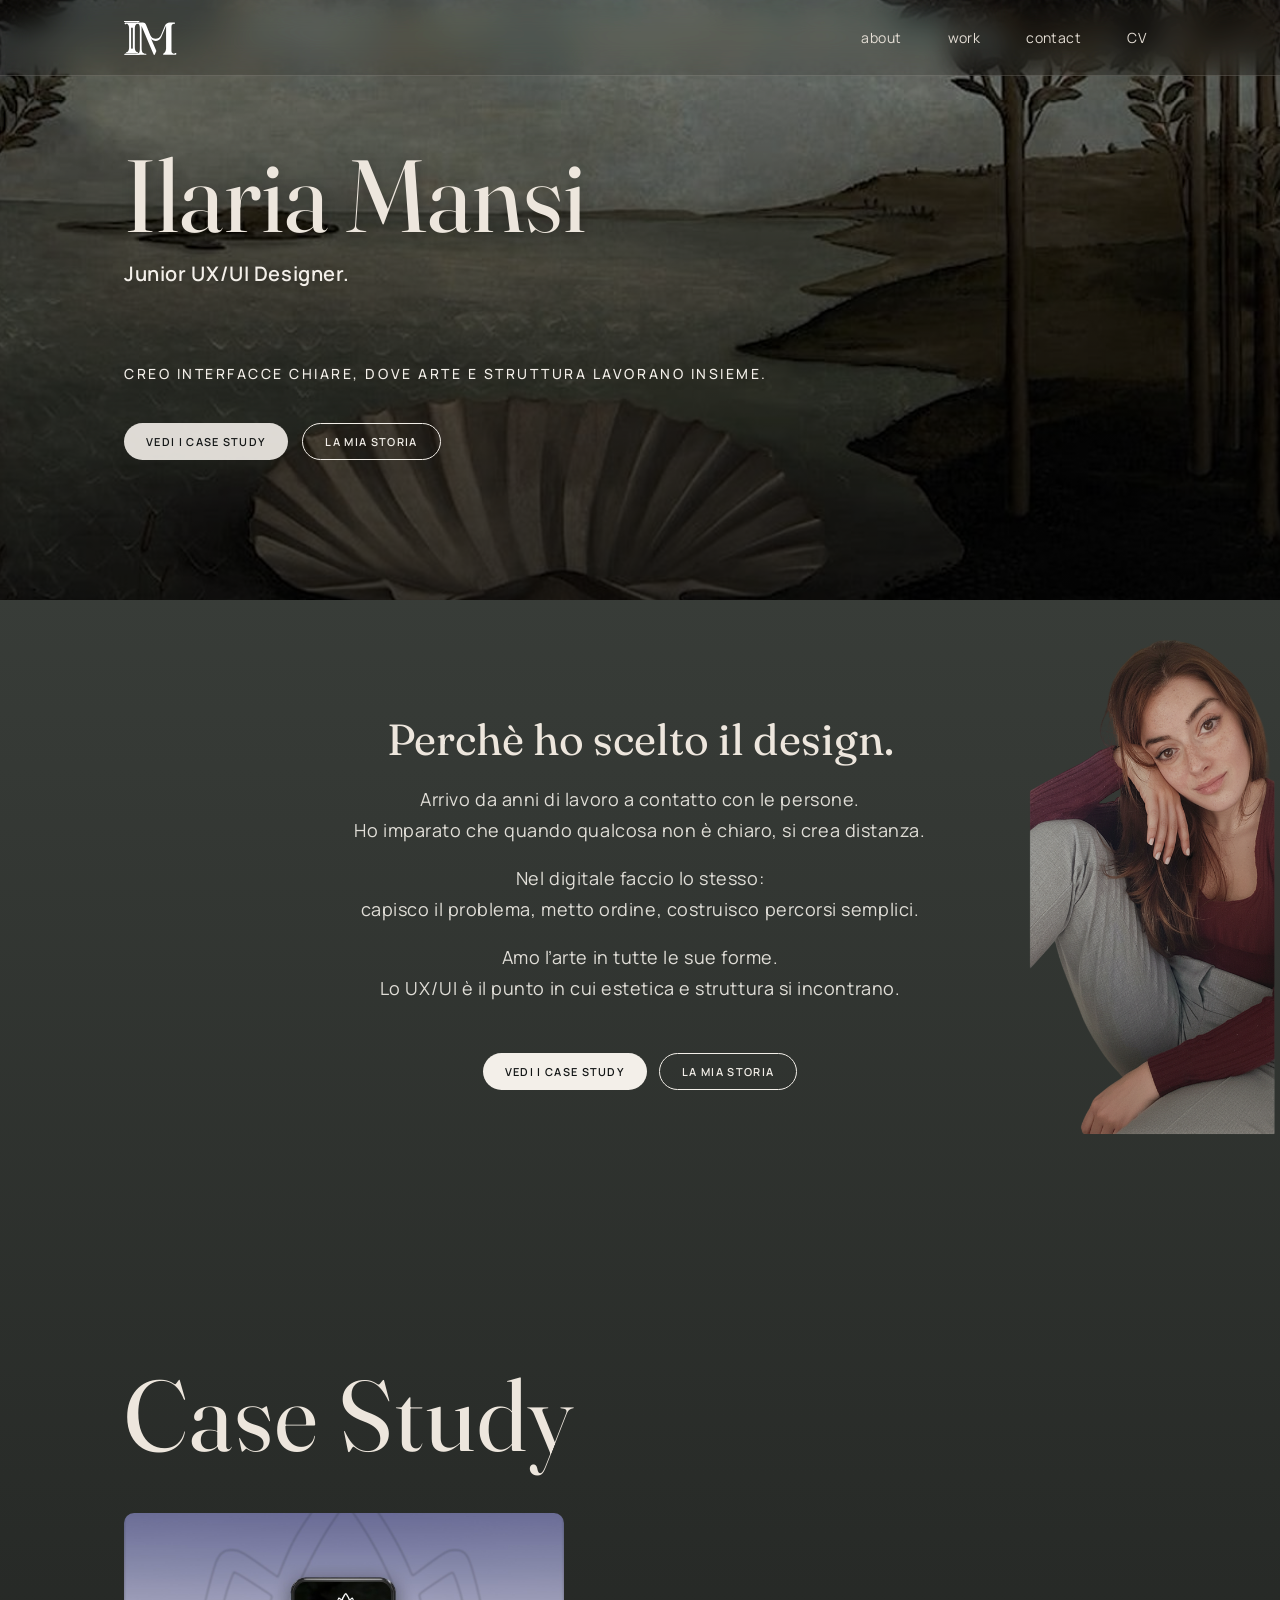
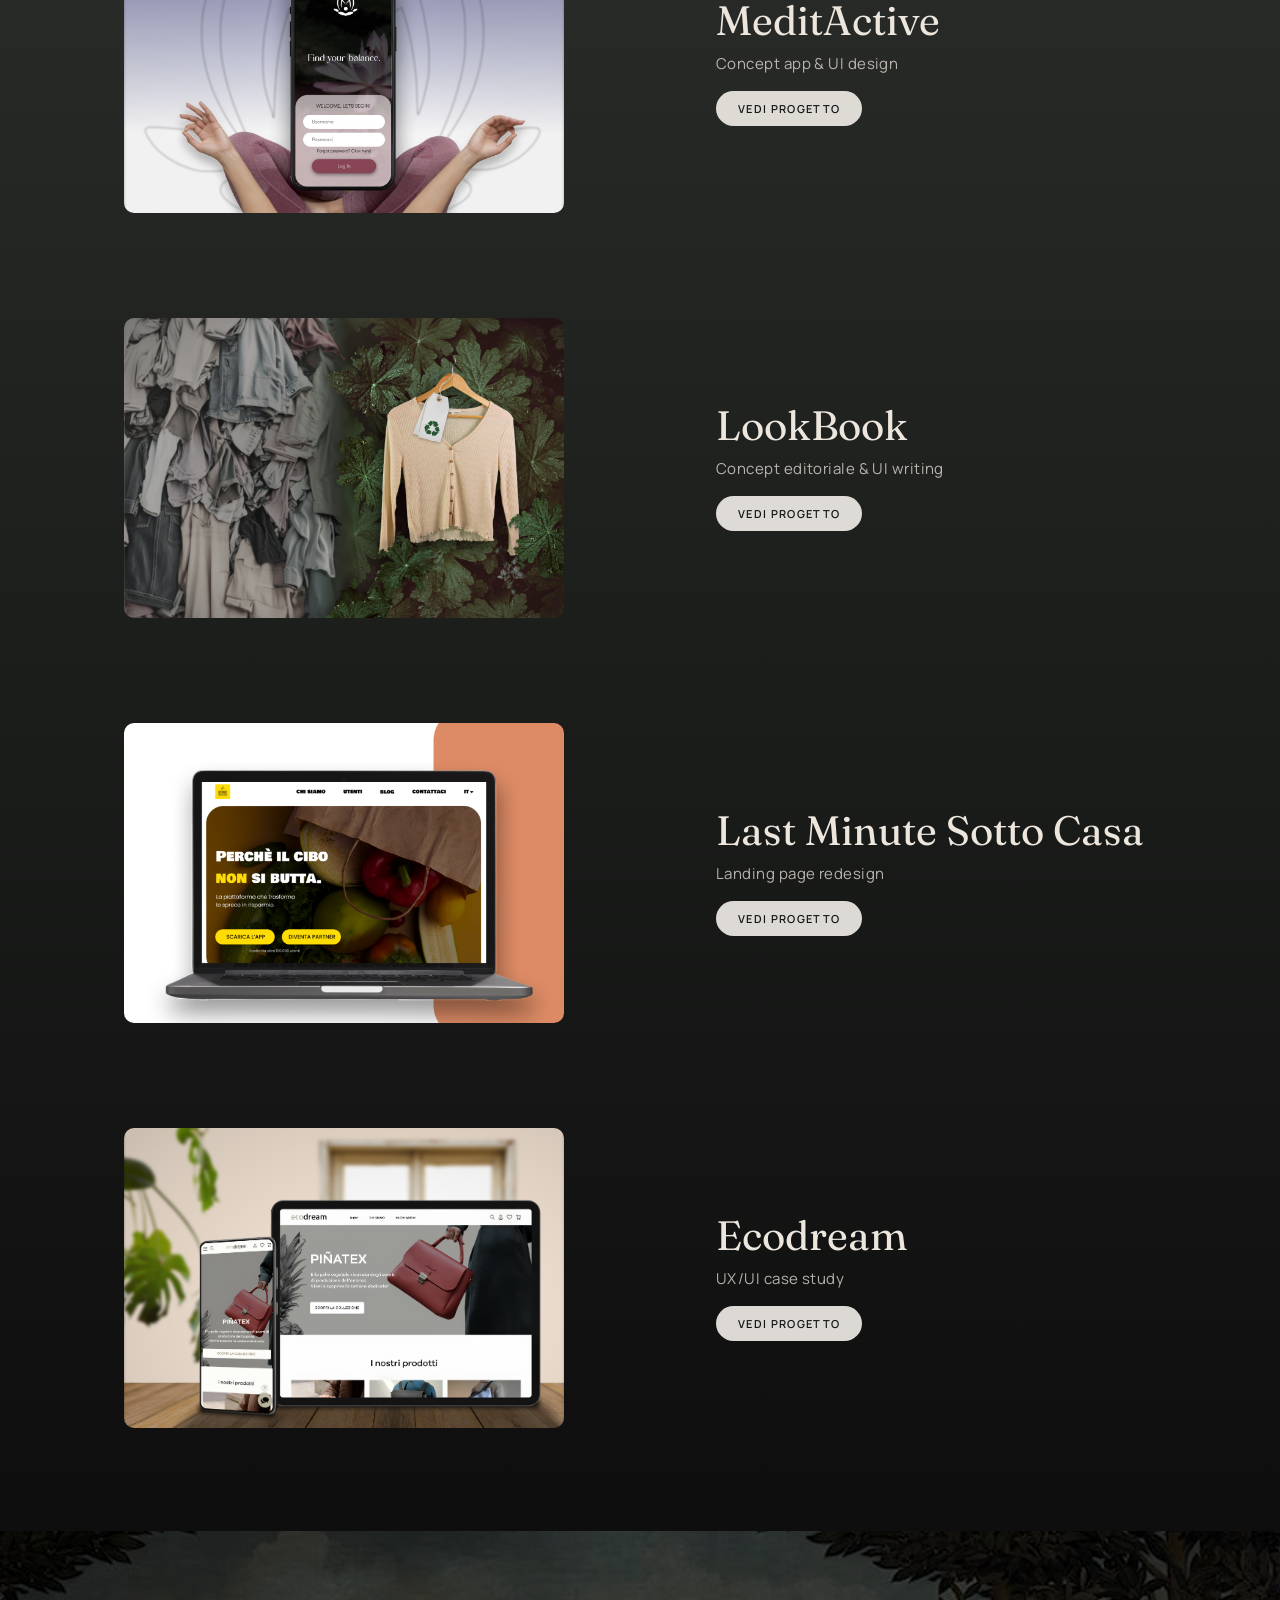
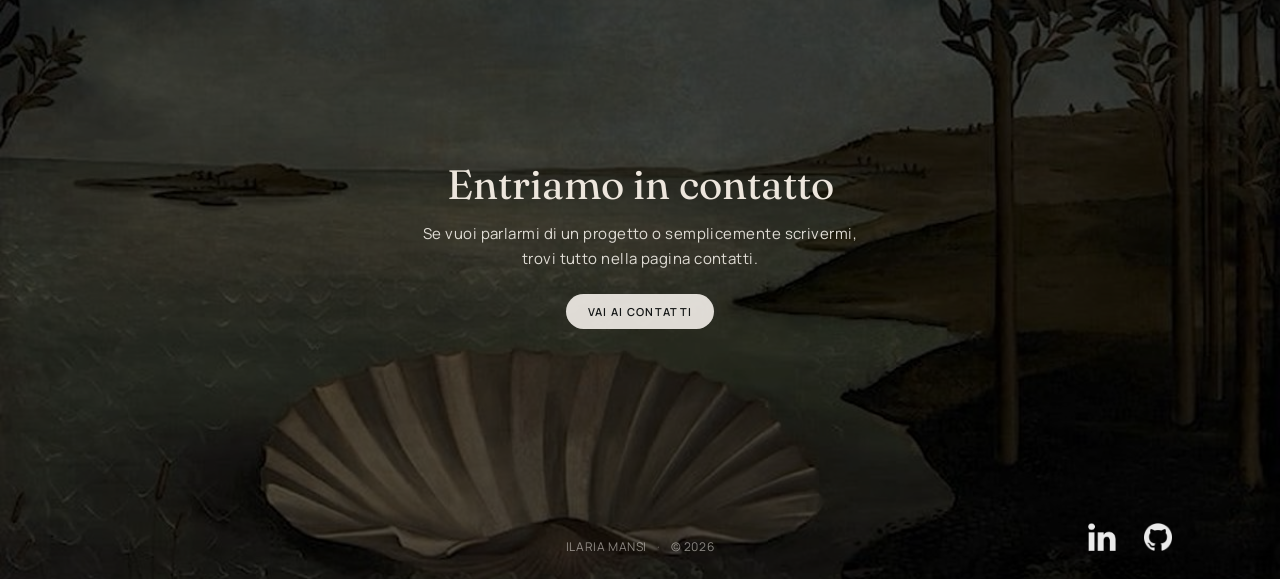
==== index.html @ d0198c4e "Initial portfolio upload" ====
<!doctype html>
<html lang="it">
<head>
  <meta charset="utf-8" />
  <meta name="viewport" content="width=device-width, initial-scale=1" />
  <title>Portfolio – Home</title>

  <link rel="preconnect" href="https://fonts.googleapis.com">
<link rel="preconnect" href="https://fonts.gstatic.com" crossorigin>
<link href="https://fonts.googleapis.com/css2?family=Fraunces:opsz,wght@9..144,300;9..144,400;9..144,600&family=Manrope:wght@300;400;500;600;700&display=swap" rel="stylesheet">
  <link rel="stylesheet" href="css/style.css">
<link rel="icon" href="assets/img/favicon/favicon.png" sizes="any">

</head>

<body class="is-home">
  
  
  <!-- NAV -->
 <header class="nav" role="banner">
  <div class="container nav__inner">
    <a class="nav__logo" href="#top" aria-label="Home">
      <img class="logo is-mark" src="assets/img/logo/im-mark-light.svg" alt="IM">
      <img class="logo is-word" src="assets/img/logo/im-wordmark-light.svg" alt="Ilaria Mansi">
    </a>

    <nav class="nav__links" aria-label="Menu principale">
      <a href="about.html">about</a>
      <a href="index.html#projects">work</a>
      <a href="contact.html">contact</a>
      <a href="cv.html">CV</a>
    </nav>

    <input class="navToggle" type="checkbox" id="navToggle">

    <label class="nav__burger" for="navToggle" aria-label="Apri menu">
      <span class="nav__burgerIcon" aria-hidden="true"></span>
    </label>
  </div>
</header>

<div class="navOverlay" aria-hidden="true">
  <nav class="navOverlay__panel" aria-label="Menu mobile">
    <a href="about.html">about</a>
    <a href="index.html#projects">work</a>
    <a href="contact.html">contact</a>
    <a href="cv.html">CV</a>
  </nav>
</div>
  

 <!-- HERO (sezione separata, mantiene arch come sfondo) -->
<section id="top" class="heroSection" aria-label="Hero">
  <img class="heroSection__arch" src="assets/img/home/art.jpg" alt="" aria-hidden="true">
  <div class="heroSection__overlay" aria-hidden="true"></div>

  <div class="container hero">
    <div class="hero__left">
      <div class="hero__stack">
        <h1 class="hero__title">Ilaria Mansi</h1>
        <p class="hero__sub">Junior UX/UI Designer.</p>
        <p class="hero__statement">Creo interfacce chiare, dove arte e struttura lavorano insieme.</p>

        <div class="hero__cta">
          <a class="btn btn--primary" href="#projects">VEDI I CASE STUDY</a>
          <a class="btn btn--secondary" href="about.html">LA MIA STORIA</a>
        </div>
      </div>
    </div>
  </div>
</section>

<!-- SALOTTO (sezione separata, statica, senza step/opacity) -->
<section class="salottoSection" aria-label="Salotto">
  <div class="container salotto">
    <div class="salotto__stack">
      <h2 class="salotto__h2">Perchè ho scelto il design.</h2>

      <p class="salotto__p">
        Arrivo da anni di lavoro a contatto con le persone.<br>
        Ho imparato che quando qualcosa non è chiaro, si crea distanza.
      </p>

      <p class="salotto__p">
        Nel digitale faccio lo stesso:<br>
        capisco il problema, metto ordine, costruisco percorsi semplici.
      </p>

      <p class="salotto__p">
        Amo l’arte in tutte le sue forme.<br>
        Lo UX/UI è il punto in cui estetica e struttura si incontrano.
      </p>

      <div class="salotto__cta">
        <a class="btn btn--primary" href="#projects">VEDI I CASE STUDY</a>
        <a class="btn btn--secondary" href="about.html">LA MIA STORIA</a>
      </div>
    </div>

    <figure class="salotto__portrait" aria-hidden="true">
      <img src="assets/img/home/foto.png" alt="">
    </figure>
 </div>
</section>

<!-- CONTENUTO NORMALE DOPO -->
<main class="content">
  <section id="projects" class="projects" aria-label="Projects">
    <div class="container">
      <h2 class="projects__title">Case Study</h2>
    </div>


      <section class="projectStep">
        <div class="container">
          <article class="projectCard">
            <a class="projectCard__media" href="project/meditactive/">
              <img src="assets/img/home/cover-meditactive.jpg" alt="MeditActive">
            </a>
            <div class="projectCard__info">
              <h3 class="projectCard__name">MeditActive</h3>
              <p class="projectCard__meta">Concept app & UI design</p>
              <a class="btn btn--primary" href="./project/meditactive/">VEDI PROGETTO</a>
            </div>
          </article>
        </div>
      </section>

<section class="projectStep">
        <div class="container">
          <article class="projectCard">
            <a class="projectCard__media" href="project/lookbook/">
              <img src="assets/img/home/cover-lookbook.jpg" alt="LookBook">
            </a>
            <div class="projectCard__info">
              <h3 class="projectCard__name">LookBook</h3>
              <p class="projectCard__meta">Concept editoriale & UI writing</p>
              <a class="btn btn--primary" href="project/lookbook/">VEDI PROGETTO</a>
            </div>
          </article>
        </div>
      </section>

      <section class="projectStep">
        <div class="container">
          <article class="projectCard">
            <a class="projectCard__media" href="project/lmsc/">
              <img src="assets/img/home/cover-lmsc.jpg" alt="Last Minute Sotto Casa">
            </a>
            <div class="projectCard__info">
              <h3 class="projectCard__name">Last Minute Sotto Casa</h3>
              <p class="projectCard__meta">Landing page redesign</p>
              <a class="btn btn--primary" href="project/lmsc/">VEDI PROGETTO</a>
            </div>
          </article>
        </div>
      </section>

      <section class="projectStep">
        <div class="container">
          <article class="projectCard">
            <a class="projectCard__media" href="project/ecodream/">
              <img src="assets/img/home/cover-ecodream.jpg" alt="Ecodream">
            </a>
            <div class="projectCard__info">
              <h3 class="projectCard__name">Ecodream</h3>
              <p class="projectCard__meta">UX/UI case study</p>
              <a class="btn btn--primary" href="project/ecodream/">VEDI PROGETTO</a>
            </div>
          </article>
        </div>
      </section>
    </section>

  </main>

<footer class="footer footer--simple" id="contact" aria-labelledby="footerTitle">
  <img class="footer__arch" src="assets/img/home/art.jpg" alt="" aria-hidden="true">

  <div class="footer__inner">
    <h2 id="footerTitle">Entriamo in contatto</h2>
    <p class="footer__text">
      Se vuoi parlarmi di un progetto o semplicemente scrivermi, <br> trovi tutto nella pagina contatti.
    </p>

    <div class="footer__actions">
      <a class="btn btn--primary" href="contact.html">VAI AI CONTATTI</a>
    </div>

    <div class="footer__social" aria-label="Social">
  <a class="iconBtn" href="https://www.linkedin.com/in/ilaria-mansi/" target="_blank" rel="noopener" aria-label="LinkedIn">
    <img src="assets/img/home/linkedin.png" alt="">
  </a>

  <a class="iconBtn" href="https://github.com/TUO-USERNAME" target="_blank" rel="noopener" aria-label="GitHub">
    <img src="assets/img/home/github.png" alt="">
  </a>
</div>

   <div class="footer__meta">
  <a class="footer__copy" href="#top">ILARIA MANSI</a>
  <span class="footer__sep" aria-hidden="true">·</span>
  <span class="footer__copy">© 2026</span>
</div>
  </div>
</footer>

  
</body>
</html>
---- css/style.css ----
/* =========================================================
   ILARIA — STYLE.CSS
   Clean version
   - Nav/hamburger funzionante
   - Footer sistemato
   - Hero / Salotto / Projects invariati come struttura visiva
========================================================= */

/* -------------------------
   RESET
------------------------- */
*{ box-sizing:border-box; }
html,body{ margin:0; padding:0; min-height:100%; }
img{ max-width:100%; display:block; }
a{ color:inherit; text-decoration:none; }
a:visited{ color:inherit; }
button,input,textarea{ font:inherit; }
ul{ margin:0; padding:0; }
:focus-visible{ outline:2px solid rgba(243,239,233,.65); outline-offset:3px; }

/* -------------------------
   TOKENS
------------------------- */
:root{
  --max: 1200px;
  --pad-x: 84px;
  --nav-h: 76px;

  --bg-start: rgb(66, 71, 66);
  --bg-end:   #020202;

  --text: #EDE6DD;
  --muted: rgba(237,230,221,.75);

  --line: rgba(243,239,233,.12);
  --line-weak: rgba(243,239,233,.08);

  --glass-blur: 14px;
  --glass-sat: 140%;

  --thumb-w: 440px;
  --thumb-h: 300px;

  --font-serif: "Fraunces", ui-serif, Georgia, serif;
  --font-sans: "Manrope", system-ui, -apple-system, "Segoe UI", Roboto, Arial, sans-serif;

  --h1: clamp(42px, 5.2vw, 76px);
  --h2: clamp(24px, 3.2vw, 44px);
  --lead: clamp(20px, 1.6vw, 18px);
  --section-y: clamp(68px, 7.4vw, 120px);
}

@media (max-width: 980px){
  :root{
    --pad-x: 20px;
    --nav-h: 70px;
    --thumb-w: 100%;
    --thumb-h: min(320px, 56vw);
  }
}

/* -------------------------
   BASE
------------------------- */
html{ background: var(--bg-start); }

body{
  color: var(--text);
  overflow-x:hidden;
  font-family: var(--font-sans);
  -webkit-font-smoothing: antialiased;
  text-rendering: optimizeLegibility;
  background: linear-gradient(180deg, var(--bg-start) 0%, var(--bg-end) 100%);
  background-repeat:no-repeat;
  background-size:100% 100%;
  background-attachment:scroll;
}

.container{
  width: min(var(--max), 100%);
  margin:0 auto;
  padding-left: var(--pad-x);
  padding-right: var(--pad-x);
}

/* niente pannelli extra su about/cv/contact */
body:not(.is-home) main,
body:not(.is-home) .about,
body:not(.is-home) .cv,
body:not(.is-home) .uxSection,
body:not(.is-home) .content{
  background: transparent !important;
}

/* -------------------------
   NAV
------------------------- */
.nav{
  position: fixed;
  top: 0;
  left: 0;
  right: 0;
  height: var(--nav-h);
  z-index: 7000;
  background: rgba(20,14,14,.16);
  backdrop-filter: blur(var(--glass-blur)) saturate(var(--glass-sat));
  -webkit-backdrop-filter: blur(var(--glass-blur)) saturate(var(--glass-sat));
  border-bottom: 1px solid rgba(243,239,233,.14);
}

.nav__inner{
  height: 100%;
  display: flex;
  align-items: center;
  justify-content: space-between;
  gap: 14px;
}

.nav__logo{
  position: relative;
  display: inline-block;
  width: 276px;
  height: 34px;
  z-index: 7002;
}

.nav__logo .logo{
  position: absolute;
  inset: 0;
  width: 276px;
  height: 34px;
  object-fit: contain;
  object-position: left center;
  opacity: 0;
  transition: opacity .28s ease-out, transform .28s ease-out;
}

.nav__logo .is-mark{ opacity: 1; }
.nav__logo .is-word{ transform: translate3d(8px,0,0); }

.nav__logo:hover .is-mark{
  opacity: 0;
  transform: translate3d(-8px,0,0);
}
.nav__logo:hover .is-word{
  opacity: 1;
  transform: translate3d(0,0,0);
}

.nav__links{
  display: flex;
  align-items: center;
  gap: 26px;
  height: 100%;
}

.nav__links a{
  height: 100%;
  display: flex;
  align-items: center;
  padding: 0 10px;
  font-family: var(--font-sans);
  font-size: 14px;
  letter-spacing: .03em;
  opacity: .95;
  position: relative;
  transition: opacity .2s ease, transform .2s ease, letter-spacing .2s ease;
}

.nav__links a:hover{
  opacity: 1;
  transform: translateY(-1px);
  letter-spacing: .08em;
}

.nav__links a::after{
  content: "";
  position: absolute;
  left: 10px;
  right: 10px;
  bottom: 18px;
  height: 1px;
  background: transparent;
  transition: background .2s ease;
}

.nav__links a:hover::after{
  background: rgba(243,239,233,.95);
}

/* checkbox invisibile */
.navToggle{
  position: absolute;
  width: 1px;
  height: 1px;
  padding: 0;
  margin: -1px;
  overflow: hidden;
  clip: rect(0,0,0,0);
  white-space: nowrap;
  border: 0;
}

/* burger */
.nav__burger{
  display: none;
  width: 42px;
  height: 42px;
  border: 0;
  background: transparent;
  cursor: pointer;
  z-index: 7002;
}

.nav__burgerIcon{
  width: 22px;
  height: 2px;
  background: rgba(243,239,233,.92);
  position: relative;
  display: block;
}

.nav__burgerIcon::before,
.nav__burgerIcon::after{
  content: "";
  position: absolute;
  left: 0;
  width: 22px;
  height: 2px;
  background: rgba(243,239,233,.92);
  transition: transform .22s ease, top .22s ease;
}

.nav__burgerIcon::before{ top: -6px; }
.nav__burgerIcon::after{ top: 6px; }

/* overlay fuori dalla nav, pieno e non trasparente */
.navOverlay{
  position: fixed;
  inset: 0;
  z-index: 6999;
  opacity: 0;
  visibility: hidden;
  pointer-events: none;

  /* vetro satinato */
  background: rgba(20,14,14,.22);
  backdrop-filter: blur(22px) saturate(145%);
  -webkit-backdrop-filter: blur(22px) saturate(145%);

  transition: opacity .25s ease, visibility .25s ease;
}
.navOverlay::before{
  content:"";
  position:absolute;
  inset:0;
  pointer-events:none;
  background:
    linear-gradient(180deg,
      rgba(14, 24, 27, 0.28) 0%,
      rgba(20,14,14,.34) 80%);
}
.navOverlay__panel{
  min-height: 100vh;
  display: flex;
  flex-direction: column;
  align-items: center;
  justify-content: center;
  gap: 26px;
}

.navOverlay__panel a{
  font-family: var(--font-sans);
  font-size: 16px;
  letter-spacing: .12em;
  text-transform: uppercase;
  color: rgba(243,239,233,.95);
}

@media (max-width: 900px){
  .nav__links{ display: none; 
  opacity: 1;
  }
  .nav__burger{ display: grid; place-items: center; }

  .nav__logo{ width: 77px; }
  .nav__logo .logo{ width: 77px; }

  .nav__logo:hover .is-word{
    opacity: 0;
    transform: none;
  }
  .nav__logo:hover .is-mark{
    opacity: 1;
    transform: none;
  }

  /* apertura */
  body:has(#navToggle:checked) .navOverlay{
    opacity: 1;
    visibility: visible;
    pointer-events: auto;
  }

  /* X */
  body:has(#navToggle:checked) .nav__burgerIcon{
    background: transparent;
  }
  body:has(#navToggle:checked) .nav__burgerIcon::before{
    top: 0;
    transform: rotate(45deg);
  }
  body:has(#navToggle:checked) .nav__burgerIcon::after{
    top: 0;
    transform: rotate(-45deg);
  }
}

@media (min-width: 901px){
  .navOverlay{ display: none; }
}

/* -------------------------
   BUTTONS
------------------------- */
.btn{
  display:inline-flex;
  align-items:center;
  justify-content:center;
  padding:12px 22px;
  border-radius:999px;
  border:0;
  cursor:pointer;
  line-height:1;
  font-family: var(--font-sans);
  font-weight:600;
  font-size:11px;
  letter-spacing:.12em;
  text-transform:uppercase;
  transition: transform .15s ease, background-color .2s ease, border-color .2s ease, opacity .2s ease;
}
.btn--primary{
  background: rgba(243,239,233,.90);
  color:#131616 !important;
}
.btn--primary:hover{
  background: rgba(243,239,233,1);
  transform:translateY(-1px);
}
.btn--primary:active{ transform:translateY(0); }

.btn--secondary{
  background:transparent;
  border:1px solid rgba(243,239,233,1);
  color: rgba(243,239,233,1);
}
.btn--secondary:hover{
  background: rgba(243,239,233,.08);
  border-color: rgba(243,239,233,.32);
  transform:translateY(-1px);
}
.btn--secondary:active{ transform:translateY(0); }

/* -------------------------
   TAGS / CHIPS
------------------------- */
.pill, .chip, .cvPill{
  display:inline-flex;
  align-items:center;
  gap:8px;
  padding:6px 10px;
  border-radius:999px;
  background: rgba(243,239,233,.06);
  border:1px solid rgba(243,239,233,.10);
  color: rgba(243,239,233,.86);
  font-family: var(--font-sans);
  font-weight:500;
  font-size:12px;
  letter-spacing:.01em;
  text-transform:none;
}

/* -------------------------
   HOME — HERO
------------------------- */
body.is-home{
  background: linear-gradient(180deg, var(--bg-start) 0%, var(--bg-end) 100%);
}

body.is-home main.content{
  background: transparent !important;
}

.heroSection{
  position:relative;
  height:20vh;
  min-height:600px;
  overflow:hidden;
  padding-top: var(--nav-h);
  
}

.heroSection__arch{
  position:absolute;
  inset:0;
  width:100%;
  height:100%;
  object-fit:cover;
  object-position:center;
  z-index:0;
   filter: saturate(.75) contrast(1.06) brightness(.84);
  transform: scale(1.03);
  transform-origin: center;
}


.heroSection__overlay{
  position:absolute;
  inset:0;
  z-index:1;
  pointer-events:none;

  background: linear-gradient(
    to bottom,
    rgba(0, 0, 0, 0.25) 0%,
    rgba(0, 0, 0, 0.55) 40%,
    rgba(0, 0, 0, 0.75) 100%
  );
}

.hero{
  position:relative;
  z-index:2;
  padding-top: clamp(48px, 7vh, 92px);
}
.hero::after{

position:absolute;
inset:0;
background:rgba(0,0,0,0.25);
}
.hero__left{ max-width:660px; }

.hero__stack{
  display:flex;
  flex-direction:column;
  align-items:flex-start;
  gap:14px;
}
.hero__title,
.hero__sub,
.hero__statement{
  text-shadow: 0 2px 14px rgba(0,0,0,.20);
}
.hero__title{
  margin:0;
  font-family: var(--font-serif);
  font-weight:400;
  font-size: clamp(64px, 8vw, 120px);
  line-height:1.10;
}

.hero__sub{
  margin:0;
  max-width:58ch;
  font-family: var(--font-sans);
  font-size: var(--lead);
  font-weight:600;
  line-height:0.8;
  color: rgba(243,239,233);
  letter-spacing:.03em;
}

.hero__statement{
  position:relative;
  padding-top:40px;
  margin-top: clamp(16px, 2.2vw, 30px);
  font-family: var(--font-sans);
  font-size:14px;
  font-weight:500;
  letter-spacing:.18em;
  text-transform:uppercase;
  color: rgb(243, 239, 233);
}

.hero__cta{
  margin-top:12px;
  display:flex;
  gap:14px;
  flex-wrap:wrap;
}

/* -------------------------
   HOME — SALOTTO
------------------------- */
.salottoSection{
  position:relative;
  padding: clamp(70px, 9vw, 120px) 0;
  background:transparent;
  overflow:hidden;
}

.salottoSection .salotto{
  position:relative;
  text-align:center;
}

.salotto__stack{
  max-width: min(920px, 100%);
  margin:0 auto;
  display:flex;
  flex-direction:column;
  gap:14px;
  align-items:center;
  position:relative;
  z-index:2;
}

.salotto__h2{
  margin:0 0 6px 0;
  font-family: var(--font-serif);
  font-weight:400;
  font-size: clamp(28px, 3.4vw, 52px);
  line-height:1.12;
}

.salotto__p{
  margin:0 0 4px 0;
  font-family: var(--font-sans);
  font-weight:400;
  font-size: clamp(15px, 1.7vw, 18px);
  line-height:1.7;
  max-width:70ch;
  color: rgba(243,239,233,.90);
  letter-spacing:.03em;
}

.salotto__cta{
  margin-top:32px;
  display:flex;
  justify-content:center;
  gap:12px;
  flex-wrap:wrap;
}

.salotto__cta .btn{
  opacity:1 !important;
  filter:none !important;
}
.salotto__cta .btn--primary{
  background: rgba(243,239,233,1) !important;
}
.salotto__cta .btn--secondary{
  border-color: rgba(243,239,233,1) !important;
  color: rgba(243,239,233,1) !important;
  background: transparent !important; 
}
.salotto__cta .btn--secondary:hover{
  background: rgba(243,239,233,.08) !important; 
  border-color: rgba(243,239,233,.32) !important;
  transform:translateY(-1px)!important;
}

.salotto__portrait{
  position:absolute;
  right:-66px;
  bottom:-80px;
  margin:0;
  width: clamp(220px, 24vw, 420px);
  z-index:1;
  pointer-events:none;
}
.salotto__portrait img{
  width:100%;
  height:auto;
  display:block;
  filter: brightness(0.8);
}

@media (max-width: 980px){
  .salotto__portrait{
    width: clamp(190px, 58vw, 340px);
    right:-30px;
    bottom:-120px;
    z-index:0;
  }
  .salotto__portrait img{
    opacity:.30;
  }
  .salotto__stack{ z-index:2; }
}

/* -------------------------
   HOME — PROJECTS
------------------------- */
.content{
  position:relative;
  z-index:1;
  padding-top:72px;
}

.projects{
  padding:75px 0 44px;
}

.projects__title{
  margin:0 0 -10px;
  font-family: var(--font-serif);
  font-weight:400;
  font-size:100px;
  letter-spacing:.02em;
}

.projectStep{
  min-height:45vh;
  padding:24px 0;
}

.projectCard{
  position:sticky;
  top: calc(var(--nav-h) + 34px);
  display:grid;
  grid-template-columns: 1.12fr .88fr;
  gap:32px;
  align-items:center;
  padding-top:22px;
}

.projectCard__media{
  width:min(100%, var(--thumb-w));
  height: var(--thumb-h);
  display:block;
  transition: transform .22s ease;
}
.projectCard__media img{
  width:100%;
  height:100%;
  object-fit:cover;
  border-radius:10px;
}
.projectCard__media:hover{
  transform:translate3d(0,-4px,0);
}

.projectCard__name{
  margin:0;
  font-family: var(--font-serif);
  font-weight:400;
  font-size: clamp(30px, 3.2vw, 52px);
  line-height:1.06;
}

.projectCard__meta{
  margin:10px 0 16px;
  font-family: var(--font-sans);
  font-size:15px;
  line-height:1.5;
  color: var(--muted);
  letter-spacing:.03em;
}

@media (max-width:900px){
  .projectCard{
    grid-template-columns: 1fr;
    gap:16px;
    top: calc(var(--nav-h) + 42px);
  }
  .projectCard__media{
    width:100%;
    height: var(--thumb-h);
  }

  .projects__title{
    font-size: clamp(34px, 10.5vw, 56px);
    line-height:1.02;
    letter-spacing:-0.01em;
    white-space:nowrap;
  }
  .projectCard__name{
    font-size: clamp(26px, 7.2vw, 34px);
    line-height:1.08;
    margin-top:14px;
  }
  .projectCard__meta{
    font-size:14px;
    line-height:1.4;
    opacity:.85;
    margin-top:6px;
  }
  .projectStep{
    padding:26px 0;
  }
  .projectStep + .projectStep{
    border-top:1px solid rgba(243,239,233,.10);
    padding-top:32px;
  }
}

/* -------------------------
   FOOTER SIMPLE
------------------------- */
.footer{
  position:relative;
  min-height:72vh;
  overflow:hidden;
  display:flex;
  align-items:center;
  justify-content:center;
  padding:0;
  background:transparent;
}

.footer__arch{
  position:absolute;
  inset:0;
  width:100%;
  height:100%;
  object-fit:cover;
  object-position:center;
  z-index:0;
  filter: brightness(.86) contrast(1.05);
}

.footer::before{
  content:"";
  position:absolute;
  inset:0;
  z-index:1;
  pointer-events:none;
  background: 
    rgba(0, 0, 0, 0.65) 80% ;
}


.footer__inner{
  position:static;
  z-index:2;
  max-width:860px;
  width:100%;
  text-align:center;
  padding:40px 22px 90px;
  margin:0 auto;
}

.footer__inner h2{
  margin:0 0 12px;
  font-family: var(--font-serif);
  font-weight:400;
  font-size: clamp(26px, 3.2vw, 42px);
  margin-top: 28px;
}

.footer__text{
  margin:0 auto 22px;
  max-width:62ch;
  font-family: var(--font-sans);
  font-size:15px;
  line-height:1.7;
  color: rgba(243,239,233,.90);
  letter-spacing:.03em;
  margin-top: 6px;
}

.footer__actions{
  margin-top:12px;
  display:flex;
  gap:12px;
  flex-wrap:wrap;
  justify-content:center;
}

/* icone più a destra */
.footer__social{
  position:absolute;
  right:100px;
  bottom:20px;
  display:flex;
  gap:12px;
  z-index:3;
}

.iconBtn{
  width:44px;
  height:44px;
  display:inline-flex;
  align-items:center;
  justify-content:center;
  opacity:.92;
  transition: transform .15s ease, opacity .15s ease;
}

.iconBtn img{
  width:28px;
  height:28px;
  display:block;
}

.iconBtn:hover{
  opacity:1;
  transform:translateY(-1px);
}

/* ilaria mansi + © più in basso */
.footer__meta{
  position:absolute;
  left:50%;
  transform:translateX(-50%);
  bottom:24px;

  display:flex;
  gap:10px;
  justify-content:center;
  align-items:center;

  font-family: var(--font-sans);
  font-size:12px;
  letter-spacing:.05em;
  text-transform:uppercase;
  color: rgba(243,239,233,.70);
}
.footer__sep{ opacity:.45; }
.footer__copy{ opacity:.75; }

@media (max-width:900px){
  .footer{
    min-height: 48vh;
    align-items: center;
    padding: 0 0 28px 0;
  }

  .footer__inner{
    padding: 18px 20px 40px;
  }

  .footer__inner h2{
    margin-top: 0;
    margin-bottom: 10px;
  }

  .footer__text{
    margin: 0 auto 18px;
    max-width: 30ch;
  }

  .footer__actions{
    margin-top: 30px;
  }

  /* social sotto la CTA */
  .footer__social{
    position: static;
    display: flex;
    justify-content: center;
    gap: 18px;
    margin-top: 60px;
    
  }

  /* meta in basso */
  .footer__meta{
    position: absolute;
    left: 50%;
    transform: translateX(-50%);
    bottom: 10px;
    margin-top: 0;
    width: max-content;
  }
}

/* -------------------------
   ABOUT + CV + CONTACT
------------------------- */
.uxSection{
  padding: var(--section-y) 0;
}

.uxSection--hero{
  padding-top: 50px;
  padding-bottom: clamp(70px, 5vw, 72px);
}

.uxGrid2{
  display:grid;
  grid-template-columns: 1.15fr .85fr;
  gap: clamp(20px, 5vw, 72px);
  align-items:start;
}
@media (max-width:980px){
  .uxGrid2{ grid-template-columns:1fr; }
}

.uxKicker{
  margin:0 0 10px;
  font-family: var(--font-serif);
  font-size:160px;
  letter-spacing:.10em;
  text-transform:none;
  color: rgb(243,239,233);
}

.uxH1{
  margin:0;
  font-family: var(--font-serif);
  font-weight:400;
  font-size: var(--h1);
  line-height:1.02;
}

.uxH2{
  margin:0;
  font-family: var(--font-serif);
  font-weight:400;
  font-size: clamp(22px, 2.6vw, 34px);
  line-height:1.12;
}

.uxLead{
  margin:58px 0 0;
  max-width:66ch;
  font-family: var(--font-sans);
  font-size:16px;
  line-height:1.75;
  color: rgba(243,239,233,.90);
  letter-spacing:.03em;
}

.uxSub{
  margin:10px 0 0;
  max-width:74ch;
  font-family: var(--font-sans);
  font-size:16px;
  line-height:1.85;
  color: rgba(243,239,233,.72);
  letter-spacing:.03em;
}

.uxCtaRow{
  margin-top:18px;
  display:flex;
  gap:12px;
  flex-wrap:wrap;
}

.aboutDivider{
  height:1px;
  margin-top:34px;
  background: linear-gradient(90deg, transparent, rgba(243,239,233,.20), transparent);
}

.aboutPhoto{
  width:min(300px, 100%);
  margin-top:50px;
  overflow:hidden;
  justify-self:right;
}
.aboutPhoto__img{
  width:100%;
  height:auto;
  filter: brightness(0.8);
}

.uxSide{
  display:flex;
  flex-direction:column;
  gap:18px;
}

.uxMiniCard{
  padding-top:12px;
  border-top:1px solid rgba(243,239,233,.10);
}
.uxMiniCard__label{
  margin:0 0 10px;
  font-family: var(--font-sans);
  font-size:12px;
  letter-spacing:.22em;
  text-transform:uppercase;
  color: rgba(243,239,233,.70);
}
.uxMiniCard__list{
  list-style:none;
}
.uxMiniCard__list li{
  padding:10px 0;
  border-top:1px solid rgba(243,239,233,.08);
  font-family: var(--font-sans);
  font-size:14px;
  color: rgba(243,239,233,.90);
}

.approachRow{
  margin-top:18px;
  display:grid;
  grid-template-columns: repeat(3, minmax(0,1fr));
  gap:26px;
}
@media (max-width:980px){
  .approachRow{ grid-template-columns:1fr; }
}

.uxCard{
  padding-top:12px;
  border-top:1px solid rgba(243,239,233,.10);
}
.card__eyebrow{
  margin:0 0 10px;
  font-family: var(--font-sans);
  font-size:12px;
  letter-spacing:.22em;
  text-transform:uppercase;
  color: rgba(243,239,233,.58);
}
.card__text{
  margin:0;
  font-family: var(--font-sans);
  font-size:16px;
  line-height:1.85;
  color: rgba(243,239,233,.90);
  letter-spacing:.03em;
}

.quoteGlass__text{
  margin:0;
  font-family: var(--font-serif);
  font-weight:400;
  font-size: clamp(36px, 2.2vw, 22px);
  line-height:1.5;
  color: rgba(243,239,233,.92);
}

.cvGrid{
  margin-top:14px;
  display:grid;
  grid-template-columns: repeat(3, minmax(0,1fr));
  gap:26px;
}
@media (max-width:980px){
  .cvGrid{ grid-template-columns:1fr; }
}

.cvCard{
  padding-top:12px;
  border-top:1px solid rgba(243,239,233,.10);
}
.cvCard h3{
  margin:0 0 10px;
  font-family: var(--font-sans);
  font-size:18px;
  letter-spacing:.22em;
  text-transform:uppercase;
  color: rgba(243,239,233,.70);
  font-weight:400;
}
.cvCard ul{
  padding-left:18px;
  margin:0;
}
.cvCard li{
  margin:8px 0;
  font-family: var(--font-sans);
  font-size:14px;
  line-height:1.75;
  color: rgba(243,239,233,.90);
  letter-spacing:.05em;
}

.cvTimeline{
  margin-top:14px;
  display:flex;
  flex-direction:column;
  gap:26px;
}
.cvItem{
  padding-top:12px;
  border-top:1px solid rgba(243,239,233,.10);
}
.cvHead{
  display:flex;
  gap:10px;
  flex-wrap:wrap;
  align-items:baseline;
  margin-bottom:10px;
}
.cvWhen{
  font-family: var(--font-sans);
  font-size:12px;
  letter-spacing:.18em;
  text-transform:none;
  color: rgba(243,239,233,.62);
}
.cvTag{
  font-family: var(--font-sans);
  font-size:14px;
  letter-spacing:.08em;
  text-transform:uppercase;
  color: rgba(243,239,233,.58);
}
.cvItem h3{
  margin:0;
  font-family: var(--font-serif);
  font-weight:400;
  font-size: clamp(18px, 2.4vw, 28px);
  line-height:1.2;
}
.cvPlace{
  margin:6px 0 0;
  font-family: var(--font-sans);
  font-size:14px;
  color: rgb(243,239,233);
}
.cvText{
  margin:10px 0 0;
  font-family: var(--font-sans);
  font-size:14px;
  line-height:1.85;
  color: rgba(243,239,233,.88);
  letter-spacing:.05em;
}

.is-about .uxSection--hero .uxGrid2{
  position:relative;
}
.is-about .uxSection--hero .uxSide{
  position:static;
}
.is-about .uxSection--hero .aboutPhoto{
  position:absolute;
  right:-100px;
  bottom:-40px;
  width: clamp(220px, 24vw, 420px);
  margin:0;
  border-radius:40px;
  overflow:hidden;
  z-index:1;
  pointer-events:none;
}
.is-about .uxSection--hero .aboutPhoto__img{
  width:100%;
  height:auto;
  display:block;
}
.is-about .uxSection--chi .uxGrid2{
  grid-template-columns:1fr 2fr;
}
.is-about .uxSection--split .uxGrid2{
  grid-template-columns:1fr 1fr;
}
.is-about .uxSection--oltre .uxGrid2{
  grid-template-columns:1fr 2fr;
}

@media (max-width:980px){
  .is-about .uxSection--hero .uxCol{
    position:relative;
    z-index:2;
  }

  .is-about .uxSection--hero .aboutPhoto{
    top:20px;
    right:-13px;
    bottom:auto;
    width: clamp(100px, 26vw, 150px);
    aspect-ratio:1 / 1;
    border-radius:18px;
    z-index:2;
    opacity:1;
  }

  .is-about .uxSection--hero .aboutPhoto__img{
    width:100%;
    height:100%;
    object-fit:cover;
    object-position:50% 18%;
  }

  .is-about .uxSection--oltre .uxGrid2{
    grid-template-columns:1fr;
  }
}

.is-contact .contactInfo{
  margin-top:92px;
  padding:18px 18px 22px;
  border-radius:18px;
  border:1px solid rgba(243,239,233,.14);
  background: rgba(243,239,233,.03);
}

@media (max-width: 980px){
  .is-contact .contactInfo{
    margin-top:18px;
  }
}

/* -------------------------
   SR-ONLY
------------------------- */
.srOnly{
  position:absolute !important;
  width:1px;
  height:1px;
  padding:0;
  margin:-1px;
  overflow:hidden;
  clip:rect(0,0,0,0);
  white-space:nowrap;
  border:0;
}

/* -------------------------
   MOTION
------------------------- */
@media (prefers-reduced-motion: reduce){
  *{ scroll-behavior:auto !important; }
}
/* =========================
   CONTACT PAGE
========================= */

.is-contact .uxSection--hero{
  padding-top: 50px;
   padding-bottom: clamp(70px, 5vw, 72px);
}

.is-contact .contactWrap{
  width: 100%;
  max-width: 820px;   /* allarga il form */
  margin: 0;          /* niente centratura */
}

.is-contact .contactForm{
  width: 100%;
  margin-top: 50px;
  display: flex;
  flex-direction: column;
  gap: 22px;
}

.is-contact .contactForm__row{
  display: flex;
  gap: 18px;
}

.is-contact .contactForm input,
.is-contact .contactForm textarea{
  width: 100%;
  padding: 14px 16px;
  border-radius: 10px;
  border: 1px solid rgba(243,239,233,.22);
  background: rgba(243,239,233,.05);
  color: rgba(243,239,233,.94);
  font-family: var(--font-sans);
  font-size: 14px;
  backdrop-filter: blur(10px) saturate(140%);
  -webkit-backdrop-filter: blur(10px) saturate(140%);
  transition: border-color .2s ease, background .2s ease;
}

.is-contact .contactForm textarea{
  min-height: 220px;
  resize: vertical;
}

.is-contact .contactForm input::placeholder,
.is-contact .contactForm textarea::placeholder{
  color: rgba(243,239,233,.55);
}

.is-contact .contactForm input:focus,
.is-contact .contactForm textarea:focus{
  border-color: rgba(243,239,233,.45);
  background: rgba(243,239,233,.08);
  outline: none;
}

.is-contact .contactForm__actions{
  margin-top: 14px;
  display: flex;
  align-items: center;
  justify-content: flex-start;
  gap: 18px;
  flex-wrap: wrap;
}

.is-contact .contactForm .btn{
  margin-top: 0;
  align-self: auto;
}

@media (max-width: 700px){
  .is-contact .contactWrap{
    max-width: 100%;
  }

  .is-contact .contactForm__row{
    flex-direction: column;
    gap: 14px;
  }
}


/* =========================
   CONTACT — ALIGNMENT FIX
========================= */

.is-contact .uxGrid2{
  grid-template-columns: 1.15fr .85fr;
  align-items: start;
}

.is-contact .uxCol{
  max-width: 860px;
}

.is-contact .uxKicker{
  margin: 0 0 12px;
}

.is-contact .uxH1{
  margin: 0 0 30px;
}

.is-contact .uxSub{
  margin: 0 0 30px;
  max-width: 52ch;
}

.is-contact .contactForm{
  margin-top: 0;
}

@media (max-width: 980px){
  .is-contact .uxGrid2{
    grid-template-columns: 1fr;
    margin-top: 50px;
  }

  .is-contact .uxKicker{
    margin: 0 0 58px;
    font-size: clamp(120px, 10vw, 56px);
    line-height: 1;
  }

  .is-contact .uxH1{
    margin: 0 0 58px;
    font-size: clamp(34px, 9vw, 54px);
    line-height: 1.02;
  }

  .is-contact .uxSub{
    margin: 0 0 58px;
    max-width: 30ch;
  }
}
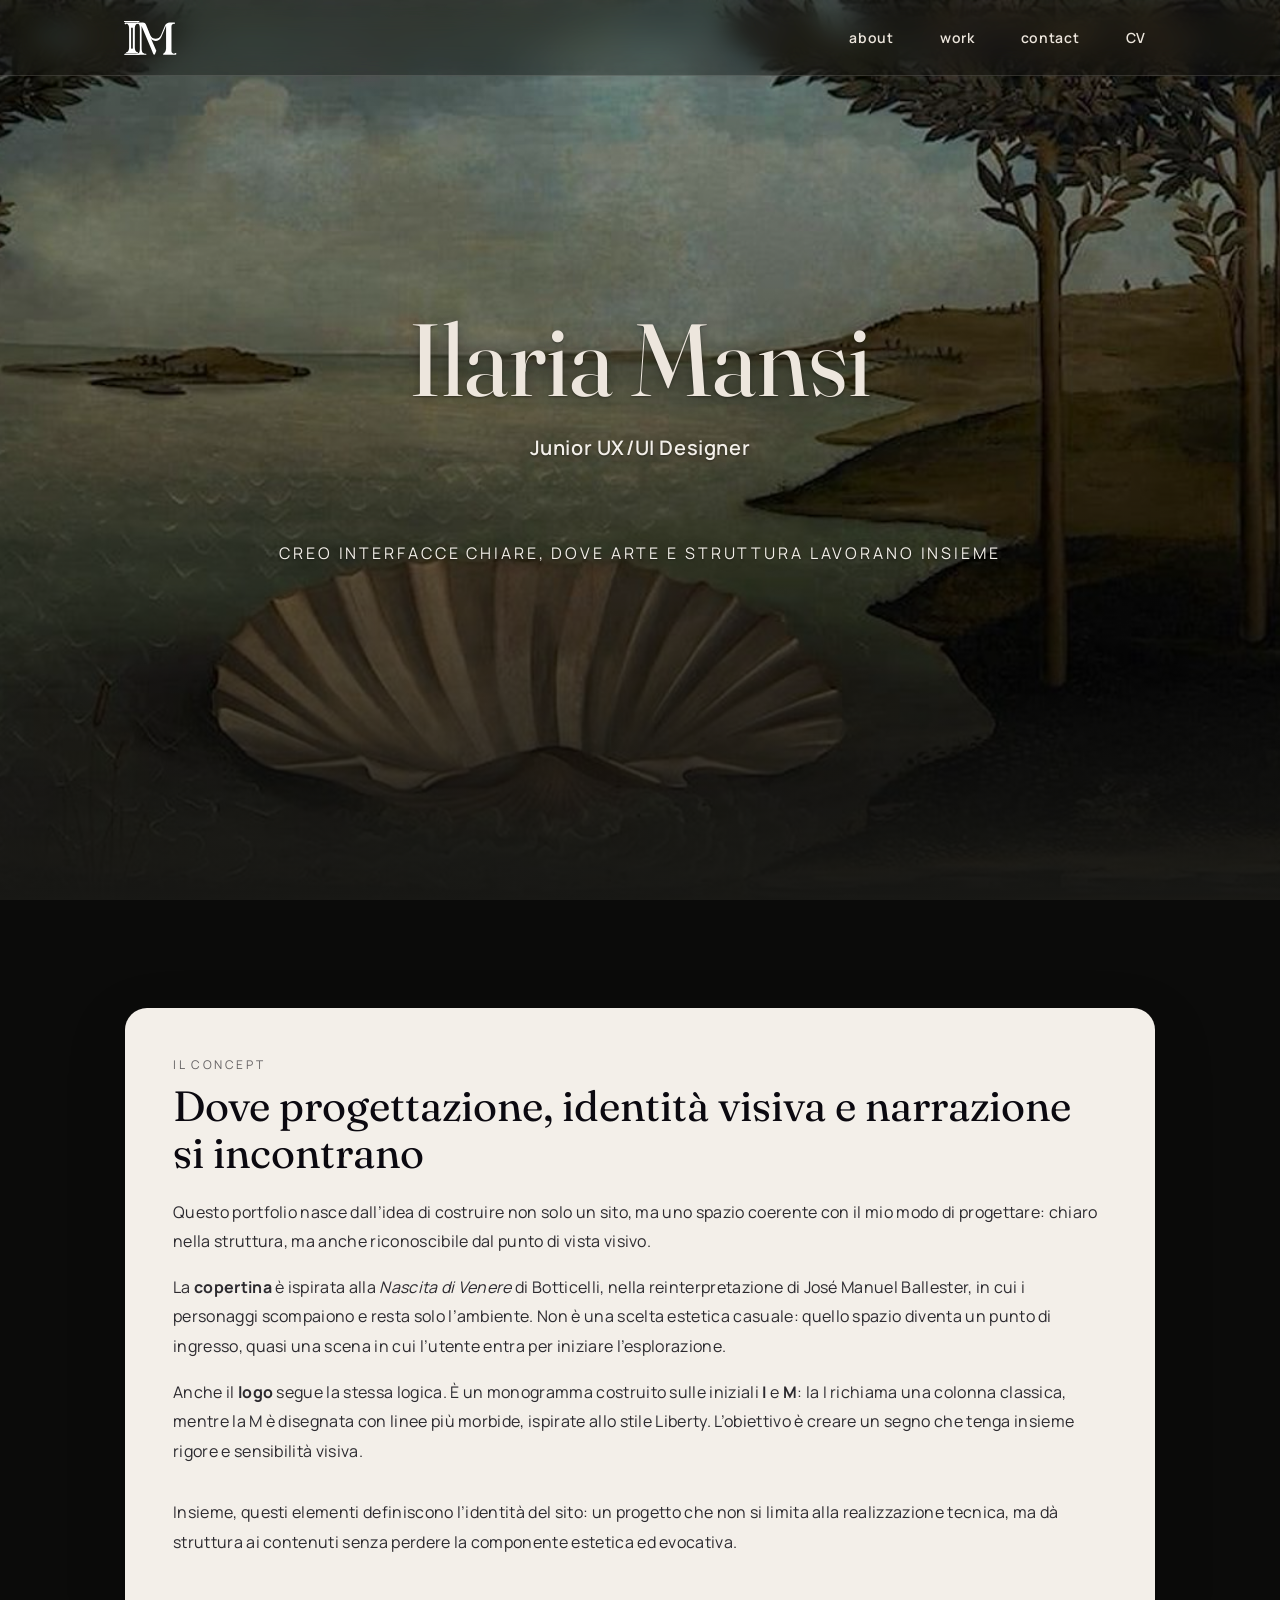
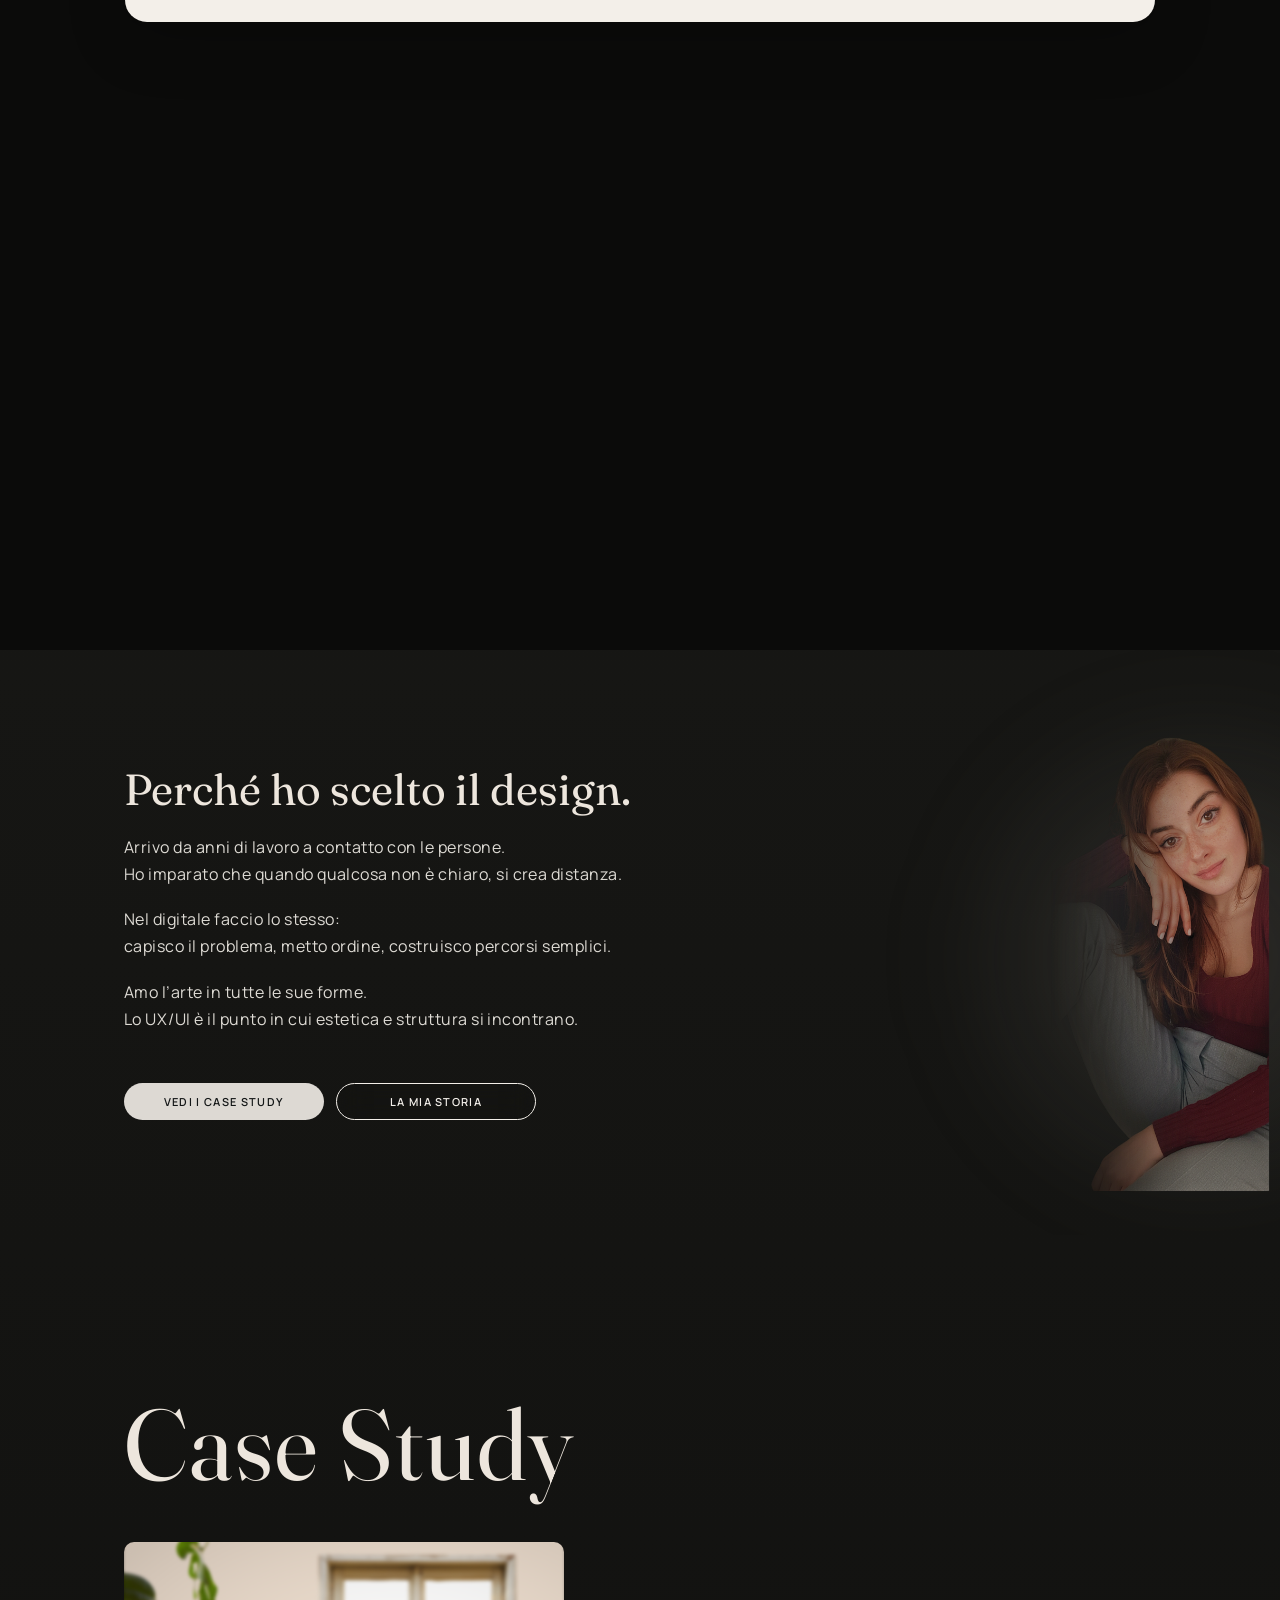
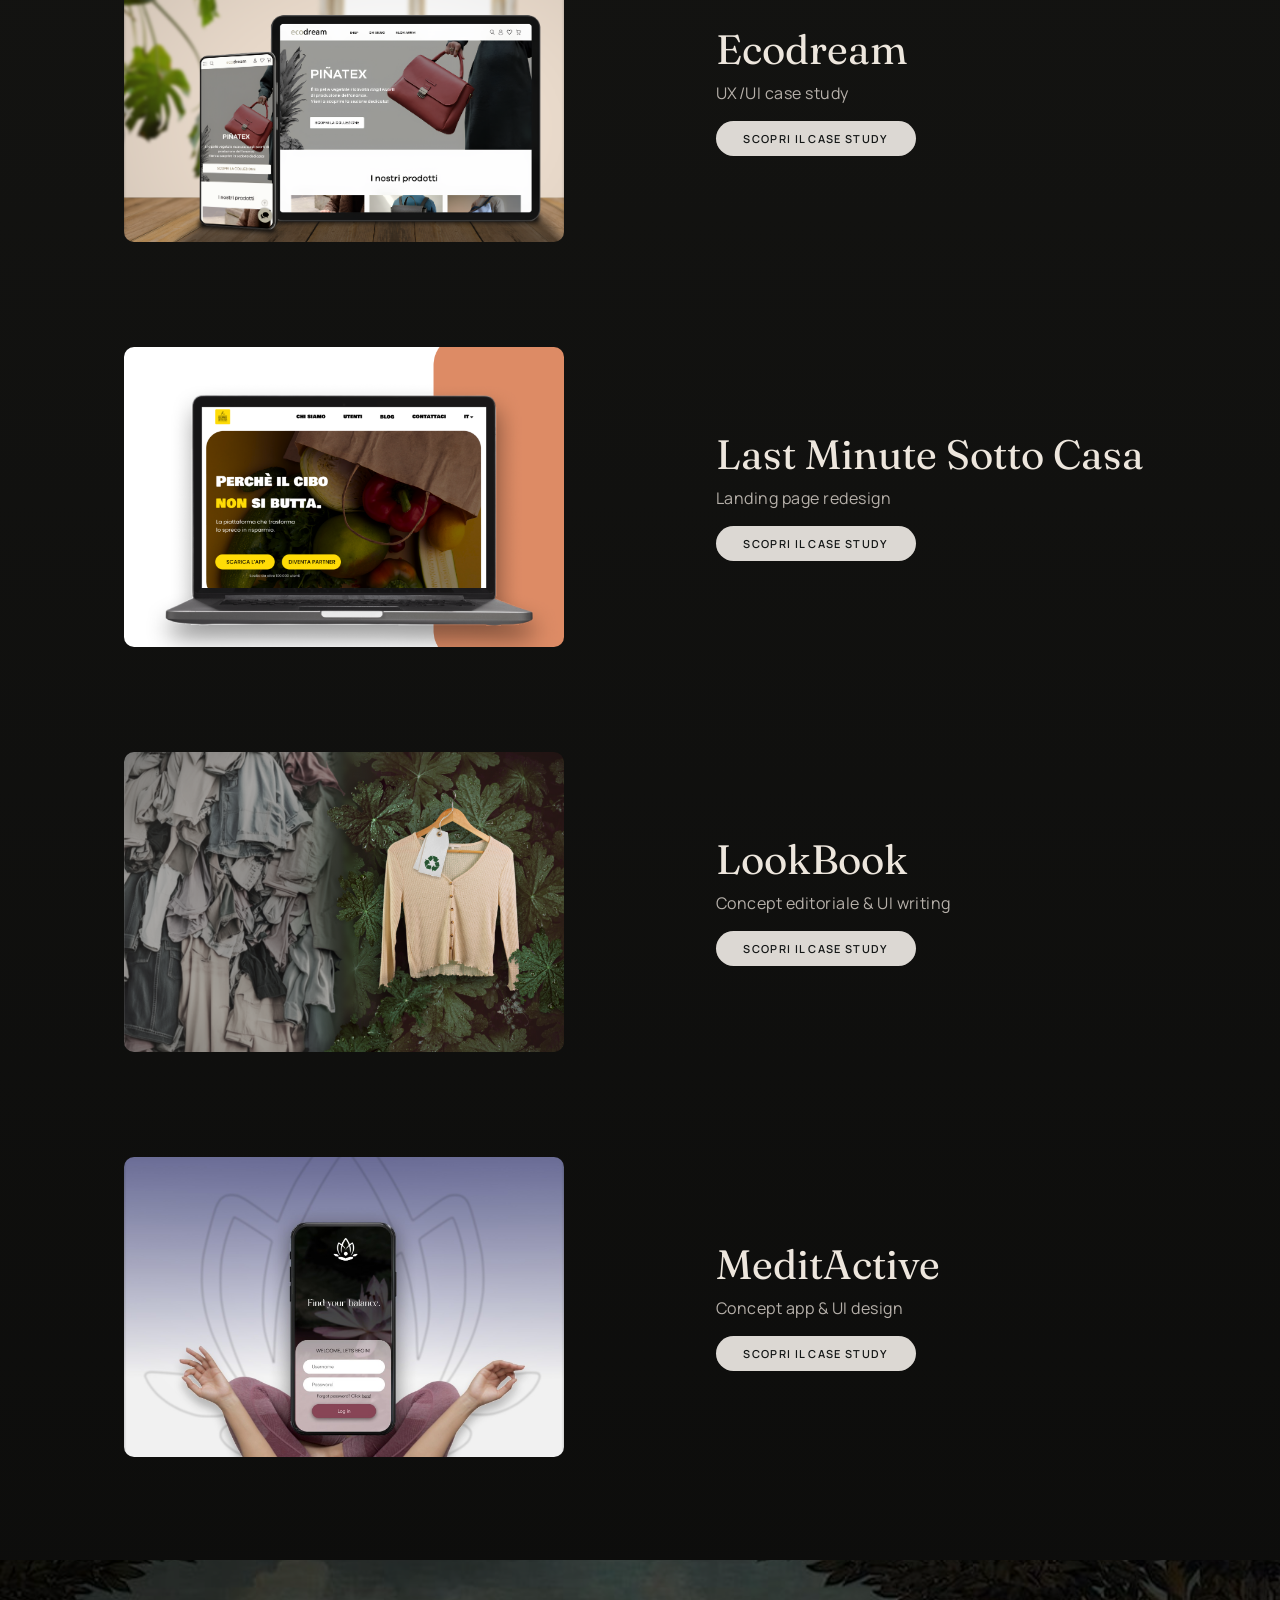
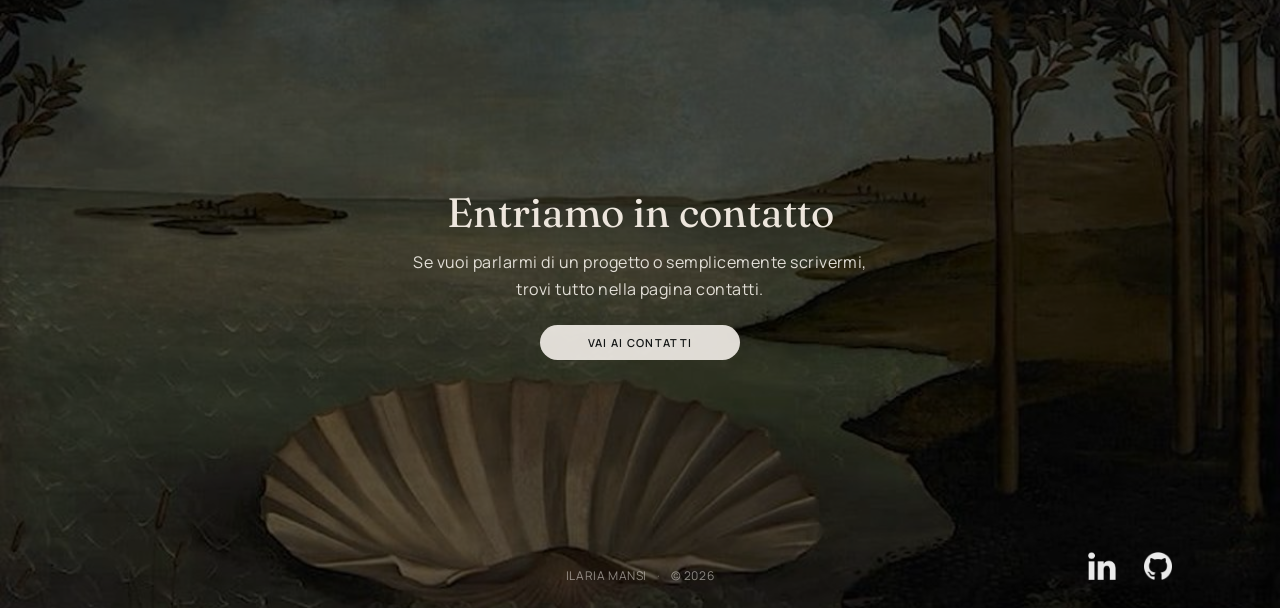
==== commit a72f5588: "portfolio upload" ====
--- a/index.html
+++ b/index.html
@@ -4,6 +4,12 @@
   <meta charset="utf-8" />
   <meta name="viewport" content="width=device-width, initial-scale=1" />
   <title>Portfolio – Home</title>
+ <meta property="og:title" content="Ilaria Mansi – Junior UX/UI Designer">
+<meta property="og:description" content="Portfolio UX/UI con case study di redesign, ricerca utenti e progettazione di interfacce digitali.">
+<meta property="og:image" content="https://ilariamansi.github.io/portfolio/assets/img/home/art.jpg">
+<meta property="og:url" content="https://ilariamansi.github.io/portfolio/">
+<meta property="og:type" content="website">
+<meta property="og:site_name" content="Ilaria Mansi Portfolio">
 
   <link rel="preconnect" href="https://fonts.googleapis.com">
 <link rel="preconnect" href="https://fonts.gstatic.com" crossorigin>
@@ -14,7 +20,7 @@
 </head>
 
 <body class="is-home">
-  
+ <main id="top"></main> 
   
   <!-- NAV -->
  <header class="nav" role="banner">
@@ -50,31 +56,63 @@
   
 
  <!-- HERO (sezione separata, mantiene arch come sfondo) -->
-<section id="top" class="heroSection" aria-label="Hero">
-  <img class="heroSection__arch" src="assets/img/home/art.jpg" alt="" aria-hidden="true">
-  <div class="heroSection__overlay" aria-hidden="true"></div>
-
-  <div class="container hero">
-    <div class="hero__left">
-      <div class="hero__stack">
-        <h1 class="hero__title">Ilaria Mansi</h1>
-        <p class="hero__sub">Junior UX/UI Designer.</p>
-        <p class="hero__statement">Creo interfacce chiare, dove arte e struttura lavorano insieme.</p>
-
-        <div class="hero__cta">
-          <a class="btn btn--primary" href="#projects">VEDI I CASE STUDY</a>
-          <a class="btn btn--secondary" href="about.html">LA MIA STORIA</a>
-        </div>
-      </div>
-    </div>
-  </div>
+<section class="heroConcept">
+  <div class="heroConcept__media">
+    <img
+      src="assets/img/home/art.jpg"
+      alt="Scenario ispirato alla Nascita di Venere"
+      class="heroConcept__image"
+    />
+    <div class="heroConcept__overlay"></div>
+
+    <div class="heroConcept__intro container">
+      <div class="heroConcept__introInner">
+        <h1 class="heroConcept__title">Ilaria Mansi</h1>
+        <p class="heroConcept__sub">Junior UX/UI Designer</p>
+        <p class="heroConcept__statement">
+          Creo interfacce chiare, dove arte e struttura lavorano insieme
+        </p>
+      </div>
+    </div>
+  </div>
+
+  <div class="heroConcept__panelWrap">
+  <div class="heroConcept__panel">
+    <p class="heroConcept__panelKicker">Il concept</p>
+
+    <h2 class="heroConcept__panelTitle">
+     Dove progettazione, identità visiva e narrazione si incontrano
+    </h2>
+
+    <div class="heroConcept__panelText">
+      <p>
+        Questo portfolio nasce dall’idea di costruire non solo un sito, ma uno spazio coerente con il mio modo di progettare: chiaro nella struttura, ma anche riconoscibile dal punto di vista visivo.
+      </p>
+
+      <p>
+        La <strong>copertina </strong> è ispirata alla <em> Nascita di Venere</em> di Botticelli, nella reinterpretazione di José Manuel Ballester, in cui i personaggi scompaiono e resta solo l’ambiente. Non è una scelta estetica casuale: quello spazio diventa un punto di ingresso, quasi una scena in cui l’utente entra per iniziare l’esplorazione.
+      </p>
+
+      <p>
+        Anche il <strong>logo</strong> segue la stessa logica. È un monogramma costruito sulle iniziali <strong>I</strong> e <strong>M</strong>: la I richiama una colonna classica, mentre la M è disegnata con linee più morbide, ispirate allo stile Liberty. L’obiettivo è creare un segno che tenga insieme rigore e sensibilità visiva.
+      </p>
+
+      <p>
+        <p>
+  Insieme, questi elementi definiscono l’identità del sito: un progetto che non si limita alla realizzazione tecnica, ma dà struttura ai contenuti senza perdere la componente estetica ed evocativa.
+</p>
+      </p>
+    </div>
+  </div>
+</div>
 </section>
 
 <!-- SALOTTO (sezione separata, statica, senza step/opacity) -->
 <section class="salottoSection" aria-label="Salotto">
   <div class="container salotto">
+    
     <div class="salotto__stack">
-      <h2 class="salotto__h2">Perchè ho scelto il design.</h2>
+      <h2 class="salotto__h2">Perché ho scelto il design.</h2>
 
       <p class="salotto__p">
         Arrivo da anni di lavoro a contatto con le persone.<br>
@@ -112,65 +150,64 @@
 
 
       <section class="projectStep">
-        <div class="container">
-          <article class="projectCard">
-            <a class="projectCard__media" href="project/meditactive/">
-              <img src="assets/img/home/cover-meditactive.jpg" alt="MeditActive">
-            </a>
-            <div class="projectCard__info">
-              <h3 class="projectCard__name">MeditActive</h3>
-              <p class="projectCard__meta">Concept app & UI design</p>
-              <a class="btn btn--primary" href="./project/meditactive/">VEDI PROGETTO</a>
-            </div>
-          </article>
-        </div>
-      </section>
+  <div class="container">
+    <article class="projectCard">
+      <a class="projectCard__media" href="project/ecodream/">
+        <img src="assets/img/home/cover-ecodream.jpg" alt="Ecodream">
+      </a>
+      <div class="projectCard__info">
+        <h3 class="projectCard__name">Ecodream</h3>
+        <p class="projectCard__meta">UX/UI case study</p>
+        <a class="btn btn--primary" href="project/ecodream/">SCOPRI IL CASE STUDY</a>
+      </div>
+    </article>
+  </div>
+</section>
 
 <section class="projectStep">
-        <div class="container">
-          <article class="projectCard">
-            <a class="projectCard__media" href="project/lookbook/">
-              <img src="assets/img/home/cover-lookbook.jpg" alt="LookBook">
-            </a>
-            <div class="projectCard__info">
-              <h3 class="projectCard__name">LookBook</h3>
-              <p class="projectCard__meta">Concept editoriale & UI writing</p>
-              <a class="btn btn--primary" href="project/lookbook/">VEDI PROGETTO</a>
-            </div>
-          </article>
-        </div>
-      </section>
-
-      <section class="projectStep">
-        <div class="container">
-          <article class="projectCard">
-            <a class="projectCard__media" href="project/lmsc/">
-              <img src="assets/img/home/cover-lmsc.jpg" alt="Last Minute Sotto Casa">
-            </a>
-            <div class="projectCard__info">
-              <h3 class="projectCard__name">Last Minute Sotto Casa</h3>
-              <p class="projectCard__meta">Landing page redesign</p>
-              <a class="btn btn--primary" href="project/lmsc/">VEDI PROGETTO</a>
-            </div>
-          </article>
-        </div>
-      </section>
-
-      <section class="projectStep">
-        <div class="container">
-          <article class="projectCard">
-            <a class="projectCard__media" href="project/ecodream/">
-              <img src="assets/img/home/cover-ecodream.jpg" alt="Ecodream">
-            </a>
-            <div class="projectCard__info">
-              <h3 class="projectCard__name">Ecodream</h3>
-              <p class="projectCard__meta">UX/UI case study</p>
-              <a class="btn btn--primary" href="project/ecodream/">VEDI PROGETTO</a>
-            </div>
-          </article>
-        </div>
-      </section>
-    </section>
+  <div class="container">
+    <article class="projectCard">
+      <a class="projectCard__media" href="project/lmsc/">
+        <img src="assets/img/home/cover-lmsc.jpg" alt="Last Minute Sotto Casa">
+      </a>
+      <div class="projectCard__info">
+        <h3 class="projectCard__name">Last Minute Sotto Casa</h3>
+        <p class="projectCard__meta">Landing page redesign</p>
+        <a class="btn btn--primary" href="project/lmsc/">SCOPRI IL CASE STUDY</a>
+      </div>
+    </article>
+  </div>
+</section>
+
+<section class="projectStep">
+  <div class="container">
+    <article class="projectCard">
+      <a class="projectCard__media" href="project/lookbook/">
+        <img src="assets/img/home/cover-lookbook.jpg" alt="LookBook">
+      </a>
+      <div class="projectCard__info">
+        <h3 class="projectCard__name">LookBook</h3>
+        <p class="projectCard__meta">Concept editoriale & UI writing</p>
+        <a class="btn btn--primary" href="project/lookbook/">SCOPRI IL CASE STUDY</a>
+      </div>
+    </article>
+  </div>
+</section>
+
+<section class="projectStep">
+  <div class="container">
+    <article class="projectCard">
+      <a class="projectCard__media" href="project/meditactive/">
+        <img src="assets/img/home/cover-meditactive.jpg" alt="MeditActive">
+      </a>
+      <div class="projectCard__info">
+        <h3 class="projectCard__name">MeditActive</h3>
+        <p class="projectCard__meta">Concept app & UI design</p>
+        <a class="btn btn--primary" href="./project/meditactive/">SCOPRI IL CASE STUDY</a>
+      </div>
+    </article>
+  </div>
+</section>
 
   </main>
 
@@ -192,7 +229,7 @@
     <img src="assets/img/home/linkedin.png" alt="">
   </a>
 
-  <a class="iconBtn" href="https://github.com/TUO-USERNAME" target="_blank" rel="noopener" aria-label="GitHub">
+  <a class="iconBtn" href="https://github.com/ilariamansi/portfolio.git" target="_blank" rel="noopener" aria-label="GitHub">
     <img src="assets/img/home/github.png" alt="">
   </a>
 </div>
@@ -207,4 +244,5 @@
 
   
 </body>
-</html>+</html>
+<!-- deploy -->
--- a/css/style.css
+++ b/css/style.css
@@ -1,14 +1,4 @@
-/* =========================================================
-   ILARIA — STYLE.CSS
-   Clean version
-   - Nav/hamburger funzionante
-   - Footer sistemato
-   - Hero / Salotto / Projects invariati come struttura visiva
-========================================================= */
-
-/* -------------------------
-   RESET
-------------------------- */
+
 *{ box-sizing:border-box; }
 html,body{ margin:0; padding:0; min-height:100%; }
 img{ max-width:100%; display:block; }
@@ -26,8 +16,8 @@
   --pad-x: 84px;
   --nav-h: 76px;
 
-  --bg-start: rgb(66, 71, 66);
-  --bg-end:   #020202;
+  --bg-start: #1e1e1b;
+  --bg-end:   #0b0b0a;
 
   --text: #EDE6DD;
   --muted: rgba(237,230,221,.75);
@@ -41,13 +31,13 @@
   --thumb-w: 440px;
   --thumb-h: 300px;
 
-  --font-serif: "Fraunces", ui-serif, Georgia, serif;
-  --font-sans: "Manrope", system-ui, -apple-system, "Segoe UI", Roboto, Arial, sans-serif;
+  --font-serif: "Fraunces", ui-serif;
+  --font-sans: "Manrope", system-ui, sans-serif;
 
   --h1: clamp(42px, 5.2vw, 76px);
   --h2: clamp(24px, 3.2vw, 44px);
-  --lead: clamp(20px, 1.6vw, 18px);
-  --section-y: clamp(68px, 7.4vw, 120px);
+  --lead: clamp(18px, 1.6vw, 20px);
+  --section-y: clamp(52px, 6vw, 90px);
 }
 
 @media (max-width: 980px){
@@ -83,7 +73,6 @@
   padding-right: var(--pad-x);
 }
 
-/* niente pannelli extra su about/cv/contact */
 body:not(.is-home) main,
 body:not(.is-home) .about,
 body:not(.is-home) .cv,
@@ -102,7 +91,7 @@
   right: 0;
   height: var(--nav-h);
   z-index: 7000;
-  background: rgba(20,14,14,.16);
+  background: rgba(15,15,15,.35);
   backdrop-filter: blur(var(--glass-blur)) saturate(var(--glass-sat));
   -webkit-backdrop-filter: blur(var(--glass-blur)) saturate(var(--glass-sat));
   border-bottom: 1px solid rgba(243,239,233,.14);
@@ -160,9 +149,10 @@
   align-items: center;
   padding: 0 10px;
   font-family: var(--font-sans);
+  font-weight: 600;
   font-size: 14px;
-  letter-spacing: .03em;
-  opacity: .95;
+  letter-spacing: .05em;
+  opacity: 1;
   position: relative;
   transition: opacity .2s ease, transform .2s ease, letter-spacing .2s ease;
 }
@@ -188,7 +178,6 @@
   background: rgba(243,239,233,.95);
 }
 
-/* checkbox invisibile */
 .navToggle{
   position: absolute;
   width: 1px;
@@ -201,7 +190,6 @@
   border: 0;
 }
 
-/* burger */
 .nav__burger{
   display: none;
   width: 42px;
@@ -234,7 +222,6 @@
 .nav__burgerIcon::before{ top: -6px; }
 .nav__burgerIcon::after{ top: 6px; }
 
-/* overlay fuori dalla nav, pieno e non trasparente */
 .navOverlay{
   position: fixed;
   inset: 0;
@@ -243,7 +230,6 @@
   visibility: hidden;
   pointer-events: none;
 
-  /* vetro satinato */
   background: rgba(20,14,14,.22);
   backdrop-filter: blur(22px) saturate(145%);
   -webkit-backdrop-filter: blur(22px) saturate(145%);
@@ -267,6 +253,7 @@
   align-items: center;
   justify-content: center;
   gap: 26px;
+  background: rgba(20,14,14,.30);
 }
 
 .navOverlay__panel a{
@@ -274,12 +261,15 @@
   font-size: 16px;
   letter-spacing: .12em;
   text-transform: uppercase;
-  color: rgba(243,239,233,.95);
+  color: rgb(234, 233, 233);
+  filter: brightness(1);
 }
 
 @media (max-width: 900px){
   .nav__links{ display: none; 
-  opacity: 1;
+  }
+  .nav__links a{ color: #EDE6DD;
+    opacity: 1;
   }
   .nav__burger{ display: grid; place-items: center; }
 
@@ -295,14 +285,12 @@
     transform: none;
   }
 
-  /* apertura */
   body:has(#navToggle:checked) .navOverlay{
     opacity: 1;
     visibility: visible;
     pointer-events: auto;
   }
 
-  /* X */
   body:has(#navToggle:checked) .nav__burgerIcon{
     background: transparent;
   }
@@ -330,6 +318,7 @@
   padding:12px 22px;
   border-radius:999px;
   border:0;
+  min-width:200px;
   cursor:pointer;
   line-height:1;
   font-family: var(--font-sans);
@@ -350,9 +339,11 @@
 .btn--primary:active{ transform:translateY(0); }
 
 .btn--secondary{
-  background:transparent;
   border:1px solid rgba(243,239,233,1);
   color: rgba(243,239,233,1);
+  background: rgba(15, 15, 15, 0.032);
+  backdrop-filter: blur(var(--glass-blur)) saturate(var(--glass-sat));
+  -webkit-backdrop-filter: blur(var(--glass-blur)) saturate(var(--glass-sat));
 }
 .btn--secondary:hover{
   background: rgba(243,239,233,.08);
@@ -360,6 +351,18 @@
   transform:translateY(-1px);
 }
 .btn--secondary:active{ transform:translateY(0); }
+
+@media (max-width:700px){
+  .btn{
+    width: 300px;
+    max-width: 300px;
+    min-width: 300px;
+    padding: 16px 20px;
+    font-size: 12px;
+  }
+
+ 
+}
 
 /* -------------------------
    TAGS / CHIPS
@@ -379,10 +382,10 @@
   letter-spacing:.01em;
   text-transform:none;
 }
-
-/* -------------------------
-   HOME — HERO
-------------------------- */
+/* =========================
+   HOME — HERO + CARD
+========================= */
+
 body.is-home{
   background: linear-gradient(180deg, var(--bg-start) 0%, var(--bg-end) 100%);
 }
@@ -391,203 +394,441 @@
   background: transparent !important;
 }
 
-.heroSection{
-  position:relative;
-  height:20vh;
-  min-height:600px;
-  overflow:hidden;
-  padding-top: var(--nav-h);
-  
-}
-
-.heroSection__arch{
-  position:absolute;
-  inset:0;
-  width:100%;
-  height:100%;
-  object-fit:cover;
-  object-position:center;
-  z-index:0;
-   filter: saturate(.75) contrast(1.06) brightness(.84);
-  transform: scale(1.03);
+.heroConcept{
+  position: relative;
+  min-height: 100vh;
+  height: 250vh;
+  background: var(--bg-end);
+}
+
+.heroConcept__media{
+  position: sticky;
+  top: 0;
+  height: 100vh;
+  overflow: hidden;
+}
+
+.heroConcept__image{
+  position: absolute;
+  inset: 0;
+  width: 100%;
+  height: 100%;
+  object-fit: cover;
+  object-position: center;
+  z-index: 0;
+  filter: contrast(1) saturate(1.3);
   transform-origin: center;
 }
 
-
-.heroSection__overlay{
-  position:absolute;
-  inset:0;
-  z-index:1;
-  pointer-events:none;
-
+.heroConcept__overlay{
+  position: absolute;
+  inset: 0;
+  z-index: 1;
+  pointer-events: none;
   background: linear-gradient(
     to bottom,
-    rgba(0, 0, 0, 0.25) 0%,
-    rgba(0, 0, 0, 0.55) 40%,
-    rgba(0, 0, 0, 0.75) 100%
+    rgba(0,0,0,.25) 0%,
+    rgba(0,0,0,.70) 75%,
+    rgba(24, 24, 21, 0.98) 100%
   );
 }
 
-.hero{
-  position:relative;
-  z-index:2;
-  padding-top: clamp(48px, 7vh, 92px);
-}
-.hero::after{
-
-position:absolute;
-inset:0;
-background:rgba(0,0,0,0.25);
-}
-.hero__left{ max-width:660px; }
-
-.hero__stack{
-  display:flex;
-  flex-direction:column;
-  align-items:flex-start;
-  gap:14px;
-}
-.hero__title,
-.hero__sub,
-.hero__statement{
-  text-shadow: 0 2px 14px rgba(0,0,0,.20);
-}
-.hero__title{
-  margin:0;
+.heroConcept__intro{
+  position: relative;
+  z-index: 2;
+  min-height: calc(100vh - var(--nav-h));
+  display: flex;
+  align-items: center;
+  justify-content: center;
+  padding-top: var(--nav-h);
+  padding-bottom: 40px;
+}
+
+.heroConcept__introInner{
+  width: 100%;
+  max-width: 900px;
+  margin: 0 auto;
+  display: flex;
+  flex-direction: column;
+  align-items: center;
+  justify-content: center;
+  gap: 14px;
+  text-align: center;
+  color: var(--text);
+}
+
+.heroConcept__title,
+.heroConcept__sub,
+.heroConcept__statement{
+  text-shadow:
+    0 2px 14px rgba(0,0,0,.25),
+    0 1px 2px rgba(0,0,0,.35);
+}
+
+.heroConcept__title{
+  margin: 10px 0 0;
   font-family: var(--font-serif);
-  font-weight:400;
+  font-weight: 400;
   font-size: clamp(64px, 8vw, 120px);
-  line-height:1.10;
-}
-
-.hero__sub{
-  margin:0;
-  max-width:58ch;
+  line-height: 1.10;
+}
+
+.heroConcept__sub{
+  margin: 8px 0 0;
+  max-width: 58ch;
   font-family: var(--font-sans);
   font-size: var(--lead);
-  font-weight:600;
-  line-height:0.8;
-  color: rgba(243,239,233);
-  letter-spacing:.03em;
-}
-
-.hero__statement{
-  position:relative;
-  padding-top:40px;
-  margin-top: clamp(16px, 2.2vw, 30px);
-  font-family: var(--font-sans);
-  font-size:14px;
-  font-weight:500;
-  letter-spacing:.18em;
-  text-transform:uppercase;
-  color: rgb(243, 239, 233);
-}
-
-.hero__cta{
-  margin-top:12px;
-  display:flex;
-  gap:14px;
-  flex-wrap:wrap;
-}
-
+  font-weight: 600;
+  line-height: 1;
+  color: rgba(243,239,233,1);
+  letter-spacing: .03em;
+}
+
+.heroConcept__statement{
+  margin: 68px 0 0;
+  max-width: 86ch;
+  font-family: var(--font-sans);
+  font-size: 16px;
+  font-weight: 400;
+  line-height: 1.7;
+  letter-spacing: .18em;
+  text-transform: uppercase;
+  color: rgb(243,239,233);
+}
+
+.heroConcept__panelWrap{
+  position: absolute;
+  left: 0;
+  right: 0;
+  top: 100vh;
+  z-index: 3;
+  padding: 0 20px 90px;
+  transform: translateY(12vh);
+}
+
+.heroConcept__panel{
+  width: min(1030px, calc(100% - 40px));
+  margin: 0 auto;
+  background: #f3efe9;
+  color: #0b0910;
+  border-radius: 22px;
+  padding: clamp(28px, 4vw, 48px);
+  box-shadow:
+    0 20px 60px rgba(0,0,0,.18),
+    0 2px 10px rgba(0,0,0,.08);
+}
+
+.heroConcept__panelKicker{
+  margin: 0 0 10px;
+  font-family: var(--font-sans);
+  font-size: 12px;
+  letter-spacing: .22em;
+  text-transform: uppercase;
+  color: rgba(11,9,16,.62);
+}
+
+.heroConcept__panelTitle{
+  margin: 0 0 20px;
+  font-family: var(--font-serif);
+  font-weight: 400;
+  font-size: clamp(28px, 3.3vw, 48px);
+  line-height: 1.12;
+  color: #0b0910;
+}
+
+.heroConcept__panelText{
+  display: grid;
+  gap: 16px;
+}
+
+.heroConcept__panelText p{
+  margin: 0;
+  font-family: var(--font-sans);
+  font-size: 16px;
+  line-height: 1.85;
+  letter-spacing: .02em;
+  color: rgba(11,9,16,.86);
+}
+
+.heroConcept__panelText em{
+  font-style: italic;
+}
+
+@media (max-width: 980px){
+  .heroConcept{
+    height: 235vh;
+  }
+
+  .heroConcept__image{
+    object-position: center 32%;
+    transform: none;
+  }
+
+  .heroConcept__intro{
+    min-height: calc(100vh - var(--nav-h));
+    padding-top: var(--nav-h);
+    padding-bottom: 20px;
+  }
+
+  .heroConcept__title{
+    margin-top: -40px;
+  }
+
+  .heroConcept__sub{
+    margin-top: 20px;
+  }
+
+  .heroConcept__statement{
+    margin-top: 42px;
+    max-width: 42ch;
+    font-size: 13px;
+    letter-spacing: .12em;
+    line-height: 1.7;
+  }
+
+  .heroConcept__panelWrap{
+    transform: translateY(10vh);
+    padding-bottom: 70px;
+  }
+
+  .heroConcept__panel{
+    width: min(760px, calc(100% - 24px));
+    border-radius: 18px;
+    padding: 28px 24px;
+  }
+
+  .heroConcept__panelTitle{
+    font-size: clamp(24px, 5vw, 36px);
+  }
+
+  .heroConcept__panelText p{
+    font-size: 15px;
+    line-height: 1.75;
+  }
+}
+
+@media (max-width: 700px){
+  .heroConcept{
+    height: 215vh;
+  }
+
+  .heroConcept__introInner{
+    max-width: 100%;
+  }
+
+  .heroConcept__title{
+    font-size: clamp(52px, 14vw, 82px);
+    line-height: 1.04;
+  }
+
+  .heroConcept__sub{
+    margin-top: 14px;
+    font-size: 16px;
+  }
+
+  .heroConcept__statement{
+    margin-top: 24px;
+    font-size: 12px;
+    line-height: 1.7;
+    letter-spacing: .10em;
+    max-width: 28ch;
+  }
+
+  .heroConcept__panelWrap{
+    top: 100vh;
+    transform: translateY(7vh);
+    padding: 0 12px 56px;
+  }
+
+  .heroConcept__panel{
+    width: calc(100% - 8px);
+    border-radius: 16px;
+    padding: 24px 18px;
+  }
+
+  .heroConcept__panelTitle{
+    margin-bottom: 16px;
+    font-size: clamp(24px, 7vw, 32px);
+    line-height: 1.16;
+  }
+
+  .heroConcept__panelText{
+    gap: 14px;
+  }
+
+  .heroConcept__panelText p{
+    font-size: 14px;
+    line-height: 1.72;
+  }
+}
 /* -------------------------
    HOME — SALOTTO
 ------------------------- */
 .salottoSection{
-  position:relative;
+  position: relative;
   padding: clamp(70px, 9vw, 120px) 0;
-  background:transparent;
-  overflow:hidden;
+  background: transparent;
+  overflow: hidden;
 }
 
 .salottoSection .salotto{
-  position:relative;
-  text-align:center;
+  position: relative;
+  text-align: left;
 }
 
 .salotto__stack{
-  max-width: min(920px, 100%);
-  margin:0 auto;
-  display:flex;
-  flex-direction:column;
-  gap:14px;
-  align-items:center;
-  position:relative;
-  z-index:2;
+  max-width: min(760px, 100%);
+  margin: 0;
+  display: flex;
+  flex-direction: column;
+  gap: 14px;
+  align-items: flex-start;
+  position: relative;
+  z-index: 2;
 }
 
 .salotto__h2{
-  margin:0 0 6px 0;
+  margin: 0 0 6px 0;
   font-family: var(--font-serif);
-  font-weight:400;
+  font-weight: 400;
   font-size: clamp(28px, 3.4vw, 52px);
-  line-height:1.12;
+  line-height: 1.12;
 }
 
 .salotto__p{
-  margin:0 0 4px 0;
-  font-family: var(--font-sans);
-  font-weight:400;
-  font-size: clamp(15px, 1.7vw, 18px);
-  line-height:1.7;
-  max-width:70ch;
+  margin: 0 0 4px 0;
+  font-family: var(--font-sans);
+  font-weight: 400;
+  font-size: clamp(15px, 1.7vw, 16px);
+  line-height: 1.7;
+  max-width: 70ch;
   color: rgba(243,239,233,.90);
-  letter-spacing:.03em;
+  letter-spacing: .03em;
 }
 
 .salotto__cta{
-  margin-top:32px;
-  display:flex;
-  justify-content:center;
-  gap:12px;
-  flex-wrap:wrap;
-}
-
-.salotto__cta .btn{
-  opacity:1 !important;
-  filter:none !important;
-}
-.salotto__cta .btn--primary{
-  background: rgba(243,239,233,1) !important;
-}
-.salotto__cta .btn--secondary{
-  border-color: rgba(243,239,233,1) !important;
-  color: rgba(243,239,233,1) !important;
-  background: transparent !important; 
-}
-.salotto__cta .btn--secondary:hover{
-  background: rgba(243,239,233,.08) !important; 
-  border-color: rgba(243,239,233,.32) !important;
-  transform:translateY(-1px)!important;
+  margin-top: 32px;
+  display: flex;
+  justify-content: flex-start;
+  gap: 12px;
+  flex-wrap: wrap;
 }
 
 .salotto__portrait{
-  position:absolute;
-  right:-66px;
-  bottom:-80px;
-  margin:0;
-  width: clamp(220px, 24vw, 420px);
-  z-index:1;
-  pointer-events:none;
-}
+  position: absolute;
+  right: -98px;
+  bottom: -120px;
+  width: clamp(200px, 22vw, 360px);
+  pointer-events: none;
+  isolation: isolate;
+}
+
+.salotto__portrait::before{
+  content: "";
+  position: absolute;
+  inset: -30%;
+  z-index: 0;
+  background: radial-gradient(
+    circle at 60% 50%,
+    rgba(134,127,116,.25) 0%,
+    rgba(142,138,129,.12) 30%,
+    rgba(217,210,197,0) 50%
+  );
+  mix-blend-mode: screen;
+  filter: blur(50px);
+  opacity: .9;
+}
+
 .salotto__portrait img{
-  width:100%;
-  height:auto;
-  display:block;
-  filter: brightness(0.8);
-}
-
-@media (max-width: 980px){
+  position: relative;
+  z-index: 1;
+  width: 100%;
+  height: auto;
+  display: block;
+  filter: brightness(.7) saturate(1.4);
+
+  -webkit-mask-image: linear-gradient(
+    to right,
+    rgba(0,0,0,0) 0%,
+    rgba(0,0,0,0) 12%,
+    rgba(0,0,0,.08) 22%,
+    rgba(0,0,0,.22) 32%,
+    rgba(0,0,0,.48) 42%,
+    rgba(0,0,0,.78) 52%,
+    rgba(0,0,0,1) 62%,
+    rgba(0,0,0,1) 100%
+  );
+  mask-image: linear-gradient(
+    to right,
+    rgba(0,0,0,0) 0%,
+    rgba(0,0,0,0) 12%,
+    rgba(0,0,0,.08) 22%,
+    rgba(0,0,0,.22) 32%,
+    rgba(0,0,0,.48) 42%,
+    rgba(0,0,0,.78) 52%,
+    rgba(0,0,0,1) 62%,
+    rgba(0,0,0,1) 100%
+  );
+  -webkit-mask-repeat: no-repeat;
+  mask-repeat: no-repeat;
+  -webkit-mask-size: 100% 100%;
+  mask-size: 100% 100%;
+}
+
+@media (min-width: 701px) and (max-width: 980px){
+  .salottoSection .salotto{
+    text-align: left;
+  }
+
+  .salotto__stack{
+    align-items: flex-start;
+    text-align: left;
+    max-width: 100%;
+    z-index: 2;
+  }
+
+  .salotto__cta{
+    justify-content: flex-start;
+  }
+
+  .salotto__portrait{
+    width: clamp(220px, 32vw, 280px);
+    right: -70px;
+    bottom: -155px;
+    z-index: 0;
+  }
+
+  .salotto__portrait img{
+    opacity: .68;
+  }
+}
+
+@media (max-width: 700px){
+  .salottoSection .salotto{
+    text-align: left;
+  }
+
+  .salotto__stack{
+    align-items: flex-start;
+    text-align: left;
+    max-width: 100%;
+    z-index: 2;
+  }
+
+  .salotto__cta{
+    justify-content: flex-start;
+  }
+
   .salotto__portrait{
     width: clamp(190px, 58vw, 340px);
-    right:-30px;
-    bottom:-120px;
-    z-index:0;
-  }
+    right: -70px;
+    bottom: -90px;
+    z-index: 0;
+  }
+
   .salotto__portrait img{
-    opacity:.30;
-  }
-  .salotto__stack{ z-index:2; }
+    opacity: .60;
+  }
 }
 
 /* -------------------------
@@ -630,18 +871,26 @@
   width:min(100%, var(--thumb-w));
   height: var(--thumb-h);
   display:block;
-  transition: transform .22s ease;
-}
+  transition: transform .35s ease, box-shadow .35s ease;
+  
+}
+
 .projectCard__media img{
   width:100%;
   height:100%;
   object-fit:cover;
   border-radius:10px;
-}
+  transition: transform .35s ease;
+}
+
 .projectCard__media:hover{
-  transform:translate3d(0,-4px,0);
-}
-
+  transform:translate3d(0,-6px,0);
+  box-shadow: 0 22px 50px rgba(0,0,0,.35);
+}
+
+.projectCard__media:hover img{
+  transform:scale(1.02);
+}
 .projectCard__name{
   margin:0;
   font-family: var(--font-serif);
@@ -653,7 +902,7 @@
 .projectCard__meta{
   margin:10px 0 16px;
   font-family: var(--font-sans);
-  font-size:15px;
+  font-size:16px;
   line-height:1.5;
   color: var(--muted);
   letter-spacing:.03em;
@@ -718,7 +967,7 @@
   object-fit:cover;
   object-position:center;
   z-index:0;
-  filter: brightness(.86) contrast(1.05);
+  filter: contrast(1.0) saturate(1.3);
 }
 
 .footer::before{
@@ -727,8 +976,7 @@
   inset:0;
   z-index:1;
   pointer-events:none;
-  background: 
-    rgba(0, 0, 0, 0.65) 80% ;
+  background: rgba(0, 0, 0, 0.65);
 }
 
 
@@ -754,7 +1002,7 @@
   margin:0 auto 22px;
   max-width:62ch;
   font-family: var(--font-sans);
-  font-size:15px;
+  font-size:16px;
   line-height:1.7;
   color: rgba(243,239,233,.90);
   letter-spacing:.03em;
@@ -768,8 +1016,6 @@
   flex-wrap:wrap;
   justify-content:center;
 }
-
-/* icone più a destra */
 .footer__social{
   position:absolute;
   right:100px;
@@ -799,8 +1045,6 @@
   opacity:1;
   transform:translateY(-1px);
 }
-
-/* ilaria mansi + © più in basso */
 .footer__meta{
   position:absolute;
   left:50%;
@@ -823,18 +1067,19 @@
 
 @media (max-width:900px){
   .footer{
-    min-height: 48vh;
+    min-height: 60vh;
     align-items: center;
     padding: 0 0 28px 0;
   }
 
   .footer__inner{
-    padding: 18px 20px 40px;
+    padding: 10px 20px 40px;
   }
 
   .footer__inner h2{
     margin-top: 0;
     margin-bottom: 10px;
+    font-size: 32px;
   }
 
   .footer__text{
@@ -843,10 +1088,9 @@
   }
 
   .footer__actions{
-    margin-top: 30px;
-  }
-
-  /* social sotto la CTA */
+    margin-top: 20px;
+  }
+
   .footer__social{
     position: static;
     display: flex;
@@ -855,8 +1099,6 @@
     margin-top: 60px;
     
   }
-
-  /* meta in basso */
   .footer__meta{
     position: absolute;
     left: 50%;
@@ -880,315 +1122,521 @@
 }
 
 .uxGrid2{
-  display:grid;
+  display: grid;
   grid-template-columns: 1.15fr .85fr;
   gap: clamp(20px, 5vw, 72px);
-  align-items:start;
-}
+  align-items: start;
+}
+
 @media (max-width:980px){
-  .uxGrid2{ grid-template-columns:1fr; }
+  .uxGrid2{
+    grid-template-columns: 1fr;
+  }
 }
 
 .uxKicker{
-  margin:0 0 10px;
+  margin: 0 0 10px;
   font-family: var(--font-serif);
-  font-size:160px;
-  letter-spacing:.10em;
-  text-transform:none;
+  font-size: 160px;
+  letter-spacing: .10em;
+  text-transform: none;
   color: rgb(243,239,233);
 }
 
 .uxH1{
-  margin:0;
+  margin: 0;
   font-family: var(--font-serif);
-  font-weight:400;
+  font-weight: 400;
   font-size: var(--h1);
-  line-height:1.02;
+  line-height: 1.02;
 }
 
 .uxH2{
-  margin:0;
+  margin: 0;
   font-family: var(--font-serif);
-  font-weight:400;
+  font-weight: 400;
   font-size: clamp(22px, 2.6vw, 34px);
-  line-height:1.12;
+  line-height: 1.12;
 }
 
 .uxLead{
-  margin:58px 0 0;
-  max-width:66ch;
-  font-family: var(--font-sans);
-  font-size:16px;
-  line-height:1.75;
+  margin: 58px 0 0;
+  max-width: 66ch;
+  font-family: var(--font-sans);
+  font-size: 16px;
+  line-height: 1.75;
   color: rgba(243,239,233,.90);
-  letter-spacing:.03em;
+  letter-spacing: .03em;
 }
 
 .uxSub{
-  margin:10px 0 0;
-  max-width:74ch;
-  font-family: var(--font-sans);
-  font-size:16px;
-  line-height:1.85;
+  margin: 10px 0 0;
+  max-width: 74ch;
+  font-family: var(--font-sans);
+  font-size: 16px;
+  line-height: 1.85;
   color: rgba(243,239,233,.72);
-  letter-spacing:.03em;
+  letter-spacing: .03em;
 }
 
 .uxCtaRow{
-  margin-top:18px;
-  display:flex;
-  gap:12px;
-  flex-wrap:wrap;
+  margin-top: 18px;
+  display: flex;
+  gap: 12px;
+  flex-wrap: wrap;
 }
 
 .aboutDivider{
-  height:1px;
-  margin-top:34px;
+  height: 1px;
+  margin-top: 34px;
   background: linear-gradient(90deg, transparent, rgba(243,239,233,.20), transparent);
 }
 
-.aboutPhoto{
-  width:min(300px, 100%);
-  margin-top:50px;
-  overflow:hidden;
-  justify-self:right;
-}
-.aboutPhoto__img{
-  width:100%;
-  height:auto;
-  filter: brightness(0.8);
-}
-
 .uxSide{
-  display:flex;
-  flex-direction:column;
-  gap:18px;
-}
-
-.uxMiniCard{
-  padding-top:12px;
-  border-top:1px solid rgba(243,239,233,.10);
-}
-.uxMiniCard__label{
-  margin:0 0 10px;
-  font-family: var(--font-sans);
-  font-size:12px;
-  letter-spacing:.22em;
-  text-transform:uppercase;
+  display: flex;
+  flex-direction: column;
+  gap: 18px;
+}
+
+.approachRow{
+  margin-top: 18px;
+  display: grid;
+  grid-template-columns: repeat(3, minmax(0,1fr));
+  gap: 26px;
+}
+
+@media (max-width:980px){
+  .approachRow{
+    grid-template-columns: 1fr;
+  }
+
+  .uxSection--hero{
+    padding-top: calc(var(--nav-h) + 36px);
+    padding-bottom: 56px;
+  }
+
+  .uxKicker{
+    font-size: clamp(64px, 18vw, 110px);
+    line-height: 0.9;
+    letter-spacing: .02em;
+    margin-bottom: 24px;
+  }
+
+  .uxH1{
+    font-size: clamp(32px, 8vw, 48px);
+    line-height: 1.02;
+  }
+
+  .uxLead,
+  .uxSub{
+    max-width: 100%;
+  }
+}
+
+.uxCard{
+  padding-top: 12px;
+  border-top: 1px solid rgba(243,239,233,.10);
+}
+
+.card__eyebrow{
+  margin: 0 0 10px;
+  font-family: var(--font-sans);
+  font-size: 12px;
+  letter-spacing: .22em;
+  text-transform: uppercase;
+  color: rgba(243,239,233,.58);
+}
+
+.card__text{
+  margin: 0;
+  font-family: var(--font-sans);
+  font-size: 16px;
+  line-height: 1.85;
+  color: rgba(243,239,233,.90);
+  letter-spacing: .03em;
+}
+
+.quoteGlass__text{
+  margin: 0;
+  font-family: var(--font-serif);
+  font-weight: 400;
+  font-size: clamp(22px, 2.2vw, 36px);
+  line-height: 1.5;
+  color: rgba(243,239,233,.92);
+}
+
+.cvGrid{
+  margin-top: 14px;
+  display: grid;
+  grid-template-columns: repeat(3, minmax(0,1fr));
+  gap: 26px;
+}
+
+@media (max-width:980px){
+  .cvGrid{
+    grid-template-columns: 1fr;
+  }
+}
+
+.cvCard{
+  padding-top: 12px;
+  border-top: 1px solid rgba(243,239,233,.10);
+}
+
+.cvCard h3{
+  margin: 0 0 10px;
+  font-family: var(--font-sans);
+  font-size: 18px;
+  letter-spacing: .22em;
+  text-transform: uppercase;
   color: rgba(243,239,233,.70);
-}
-.uxMiniCard__list{
-  list-style:none;
-}
-.uxMiniCard__list li{
-  padding:10px 0;
-  border-top:1px solid rgba(243,239,233,.08);
-  font-family: var(--font-sans);
-  font-size:14px;
+  font-weight: 400;
+}
+
+.cvCard ul{
+  padding-left: 18px;
+  margin: 0;
+}
+
+.cvCard li{
+  margin: 8px 0;
+  font-family: var(--font-sans);
+  font-size: 14px;
+  line-height: 1.75;
   color: rgba(243,239,233,.90);
-}
-
-.approachRow{
-  margin-top:18px;
-  display:grid;
-  grid-template-columns: repeat(3, minmax(0,1fr));
-  gap:26px;
-}
-@media (max-width:980px){
-  .approachRow{ grid-template-columns:1fr; }
-}
-
-.uxCard{
-  padding-top:12px;
-  border-top:1px solid rgba(243,239,233,.10);
-}
-.card__eyebrow{
-  margin:0 0 10px;
-  font-family: var(--font-sans);
-  font-size:12px;
-  letter-spacing:.22em;
-  text-transform:uppercase;
+  letter-spacing: .05em;
+}
+
+.cvTimeline{
+  margin-top: 14px;
+  display: flex;
+  flex-direction: column;
+  gap: 26px;
+}
+
+.cvItem{
+  padding-top: 12px;
+  border-top: 1px solid rgba(243,239,233,.10);
+}
+
+.cvHead{
+  display: flex;
+  gap: 10px;
+  flex-wrap: wrap;
+  align-items: baseline;
+  margin-bottom: 10px;
+}
+
+.cvWhen{
+  font-family: var(--font-sans);
+  font-size: 14px;
+  letter-spacing: .18em;
+  text-transform: none;
+  color: rgba(243,239,233,.62);
+}
+
+.cvTag{
+  font-family: var(--font-sans);
+  font-size: 14px;
+  letter-spacing: .08em;
+  text-transform: uppercase;
   color: rgba(243,239,233,.58);
 }
-.card__text{
-  margin:0;
-  font-family: var(--font-sans);
-  font-size:16px;
-  line-height:1.85;
+
+.cvItem h3{
+  margin: 0;
+  font-family: var(--font-serif);
+  font-weight: 400;
+  font-size: clamp(18px, 2.4vw, 28px);
+  line-height: 1.2;
+}
+
+.cvPlace{
+  margin: 6px 0 0;
+  font-family: var(--font-sans);
+  font-size: 14px;
+  color: rgb(243,239,233);
+}
+
+.cvText{
+  margin: 10px 0 0;
+  font-family: var(--font-sans);
+  font-size: 16px;
+  line-height: 1.85;
+  color: rgba(243,239,233,.88);
+  letter-spacing: .05em;
+}
+
+/* ABOUT LAYOUT */
+.is-about .uxSection--hero .uxGrid2{
+  position: relative;
+}
+
+.is-about .uxSection--hero .uxSide{
+  position: static;
+}
+
+.is-about .uxSection--hero .aboutPhoto{
+  position: absolute;
+  right: -100px;
+  bottom: -40px;
+  width: clamp(220px, 24vw, 420px);
+  margin: 0;
+  overflow: visible;
+  z-index: 2;
+  pointer-events: none;
+  isolation: isolate;
+}
+
+.is-about .uxSection--hero .aboutPhoto::before{
+  content: "";
+  position: absolute;
+  left: -42%;
+  top: -20%;
+  width: 150%;
+  height: 145%;
+  pointer-events: none;
+  z-index: 0;
+  background: radial-gradient(
+    circle at 60% 50%,
+    rgba(134,127,116,.25) 0%,
+    rgba(142,138,129,.12) 30%,
+    rgba(217,210,197,0) 50%
+  );
+  filter: blur(50px);
+  opacity: .95;
+  mix-blend-mode: screen;
+}
+
+.is-about .uxSection--hero .aboutPhoto__img{
+  position: relative;
+  z-index: 1;
+  width: 100%;
+  height: auto;
+  display: block;
+  filter: brightness(.7) saturate(1.3) !important;
+  -webkit-mask-image: linear-gradient(
+    to right,
+    rgba(0,0,0,0) 0%,
+    rgba(0,0,0,0) 12%,
+    rgba(0,0,0,.08) 22%,
+    rgba(0,0,0,.22) 32%,
+    rgba(0,0,0,.48) 42%,
+    rgba(0,0,0,.78) 52%,
+    rgba(0,0,0,1) 62%,
+    rgba(0,0,0,1) 100%
+  );
+  mask-image: linear-gradient(
+    to right,
+    rgba(0,0,0,0) 0%,
+    rgba(0,0,0,0) 12%,
+    rgba(0,0,0,.08) 22%,
+    rgba(0,0,0,.22) 32%,
+    rgba(0,0,0,.48) 42%,
+    rgba(0,0,0,.78) 52%,
+    rgba(0,0,0,1) 62%,
+    rgba(0,0,0,1) 100%
+  );
+  -webkit-mask-repeat: no-repeat;
+  mask-repeat: no-repeat;
+  -webkit-mask-size: 100% 100%;
+  mask-size: 100% 100%;
+}
+/* ABOUT — HERO ALIGNMENT DESKTOP */
+@media (min-width: 981px){
+  .is-about .uxSection--hero{
+    padding-top: 86px;
+    padding-bottom: clamp(70px, 5vw, 72px);
+  }
+}
+/* CHI SONO */
+.is-about .uxSection--chi .chiBlock{
+  display: flex;
+  flex-direction: column;
+  gap: 34px;
+}
+
+.is-about .uxSection--chi .chiBlock__intro{
+  width: min(60%, 920px);
+}
+
+.is-about .uxSection--chi .chiBlock__text{
+  max-width: 100%;
   color: rgba(243,239,233,.90);
-  letter-spacing:.03em;
-}
-
-.quoteGlass__text{
-  margin:0;
-  font-family: var(--font-serif);
-  font-weight:400;
-  font-size: clamp(36px, 2.2vw, 22px);
-  line-height:1.5;
-  color: rgba(243,239,233,.92);
-}
-
-.cvGrid{
-  margin-top:14px;
-  display:grid;
-  grid-template-columns: repeat(3, minmax(0,1fr));
-  gap:26px;
-}
-@media (max-width:980px){
-  .cvGrid{ grid-template-columns:1fr; }
-}
-
-.cvCard{
-  padding-top:12px;
-  border-top:1px solid rgba(243,239,233,.10);
-}
-.cvCard h3{
-  margin:0 0 10px;
-  font-family: var(--font-sans);
-  font-size:18px;
-  letter-spacing:.22em;
-  text-transform:uppercase;
-  color: rgba(243,239,233,.70);
-  font-weight:400;
-}
-.cvCard ul{
-  padding-left:18px;
-  margin:0;
-}
-.cvCard li{
-  margin:8px 0;
-  font-family: var(--font-sans);
-  font-size:14px;
-  line-height:1.75;
-  color: rgba(243,239,233,.90);
-  letter-spacing:.05em;
-}
-
-.cvTimeline{
-  margin-top:14px;
-  display:flex;
-  flex-direction:column;
-  gap:26px;
-}
-.cvItem{
-  padding-top:12px;
-  border-top:1px solid rgba(243,239,233,.10);
-}
-.cvHead{
-  display:flex;
-  gap:10px;
-  flex-wrap:wrap;
-  align-items:baseline;
-  margin-bottom:10px;
-}
-.cvWhen{
-  font-family: var(--font-sans);
-  font-size:12px;
-  letter-spacing:.18em;
-  text-transform:none;
-  color: rgba(243,239,233,.62);
-}
-.cvTag{
-  font-family: var(--font-sans);
-  font-size:14px;
-  letter-spacing:.08em;
-  text-transform:uppercase;
-  color: rgba(243,239,233,.58);
-}
-.cvItem h3{
-  margin:0;
-  font-family: var(--font-serif);
-  font-weight:400;
-  font-size: clamp(18px, 2.4vw, 28px);
-  line-height:1.2;
-}
-.cvPlace{
-  margin:6px 0 0;
-  font-family: var(--font-sans);
-  font-size:14px;
-  color: rgb(243,239,233);
-}
-.cvText{
-  margin:10px 0 0;
-  font-family: var(--font-sans);
-  font-size:14px;
-  line-height:1.85;
-  color: rgba(243,239,233,.88);
-  letter-spacing:.05em;
-}
-
-.is-about .uxSection--hero .uxGrid2{
-  position:relative;
-}
-.is-about .uxSection--hero .uxSide{
-  position:static;
-}
-.is-about .uxSection--hero .aboutPhoto{
-  position:absolute;
-  right:-100px;
-  bottom:-40px;
-  width: clamp(220px, 24vw, 420px);
-  margin:0;
-  border-radius:40px;
-  overflow:hidden;
-  z-index:1;
-  pointer-events:none;
-}
-.is-about .uxSection--hero .aboutPhoto__img{
-  width:100%;
-  height:auto;
-  display:block;
-}
-.is-about .uxSection--chi .uxGrid2{
-  grid-template-columns:1fr 2fr;
-}
-.is-about .uxSection--split .uxGrid2{
-  grid-template-columns:1fr 1fr;
-}
+}
+
+.is-about .uxSection--chi .chiBlock__quoteWrap{
+  width: 100%;
+  display: flex;
+  justify-content: center;
+  text-align: center;
+}
+
+.is-about .uxSection--chi .chiBlock__quote{
+  max-width: 42ch;
+  font-size: clamp(28px, 2.8vw, 36px);
+  line-height: 1.45;
+  margin-top: 80px;
+}
+
+/* APPROACH */
+.is-about .uxSection--approach .aboutPanel{
+  width: 100%;
+  max-width: 100%;
+  background: #f3efe9;
+  border-radius: 22px;
+  padding: clamp(24px, 4vw, 38px);
+  overflow: hidden;
+}
+
+.is-about .uxSection--approach .uxH2{
+  color: #0b0910;
+  margin-bottom: 10px;
+}
+
+.is-about .uxSection--approach .uxSub{
+  color: rgba(11,9,16,.72);
+  margin-bottom: 22px;
+}
+
+.is-about .uxSection--approach .approachRow{
+  margin-top: 0;
+  gap: 22px;
+}
+
+.is-about .uxSection--approach .uxCard{
+  padding-top: 0;
+  border-top: 0;
+}
+
+.is-about .uxSection--approach .card__eyebrow{
+  color: rgba(11,9,16,.56);
+}
+
+.is-about .uxSection--approach .card__text{
+  color: rgba(11,9,16,.86);
+}
+
+/* OLTRE */
 .is-about .uxSection--oltre .uxGrid2{
-  grid-template-columns:1fr 2fr;
-}
-
-@media (max-width:980px){
+  grid-template-columns: minmax(360px, 0.95fr) minmax(0, 2.35fr);
+}
+.is-about .uxSection--oltre .uxSub{
+  max-width: 72ch;
+}
+
+.is-about .uxSection--oltre .quoteGlass__text{
+  max-width: 42ch;
+  font-size: clamp(28px, 2.8vw, 36px);
+  line-height: 1.45;
+}
+
+@media (max-width: 980px){
+  .is-about .uxKicker,
+  .is-contact .uxKicker,
+  .is-cv .uxKicker{
+    font-size: clamp(92px, 24vw, 140px);
+    line-height: .88;
+    letter-spacing: .01em;
+    margin: 0 0 18px;
+    max-width: 100%;
+    white-space: nowrap;
+  }
+
+  .is-about .uxH1,
+  .is-contact .uxH1,
+  .is-cv .uxH1{
+    font-size: clamp(34px, 8.8vw, 54px);
+    line-height: 1.02;
+    margin: 0 0 22px;
+    max-width: 100%;
+  }
+
+  .is-about .uxSub,
+  .is-contact .uxSub,
+  .is-cv .uxSub,
+  .is-about .uxLead,
+  .is-contact .uxLead,
+  .is-cv .uxLead{
+    max-width: 100%;
+  }
+
+  .is-about .uxSection--hero,
+  .is-contact .uxSection--hero,
+  .is-cv .uxSection--hero{
+    padding-top: calc(var(--nav-h) + 34px);
+    padding-bottom: 56px;
+  }
+
+ 
+
   .is-about .uxSection--hero .uxCol{
-    position:relative;
-    z-index:2;
+    position: relative;
+    z-index: 2;
   }
 
   .is-about .uxSection--hero .aboutPhoto{
-    top:20px;
-    right:-13px;
-    bottom:auto;
-    width: clamp(100px, 26vw, 150px);
-    aspect-ratio:1 / 1;
-    border-radius:18px;
-    z-index:2;
-    opacity:1;
+    position: absolute;
+    top: -15px;
+    right: 10px;
+    bottom: auto;
+    width: clamp(120px, 30vw, 148px);
+    aspect-ratio: 1 / 1;
+    margin: 0;
+    border-radius: 14px;
+    overflow: hidden;
+    z-index: 0;
+    opacity: 1;
+    pointer-events: none;
+  }
+
+  .is-about .uxSection--hero .aboutPhoto::before{
+    display: none;
   }
 
   .is-about .uxSection--hero .aboutPhoto__img{
-    width:100%;
-    height:100%;
-    object-fit:cover;
-    object-position:50% 18%;
-  }
-
-  .is-about .uxSection--oltre .uxGrid2{
-    grid-template-columns:1fr;
-  }
-}
-
+    width: 150%;
+    height: 156%;
+    object-fit: cover;
+    filter: brightness(.7) saturate(1.4);
+    -webkit-mask-image: none;
+    mask-image: none;
+  }
+
+  .is-about .uxSection--chi .chiBlock__intro{
+    width: 100%;
+  }
+
+ .is-about .uxSection--chi .chiBlock__quote{
+  max-width: 100%;
+  font-size: clamp(22px, 5.8vw, 30px);
+  line-height: 1.45;
+  margin-top: 10px
+}
+
+  .is-about .uxSection--approach .aboutPanel{
+    border-radius: 18px;
+    padding: 22px 18px;
+  }
+
+  .is-about .uxSection--approach .approachRow{
+    gap: 18px;
+  }
+
+  
+}
+/* CONTACT shared block */
 .is-contact .contactInfo{
-  margin-top:92px;
-  padding:18px 18px 22px;
-  border-radius:18px;
-  border:1px solid rgba(243,239,233,.14);
+  margin-top: 92px;
+  padding: 18px 18px 22px;
+  border-radius: 18px;
+  border: 1px solid rgba(243,239,233,.14);
   background: rgba(243,239,233,.03);
 }
 
 @media (max-width: 980px){
   .is-contact .contactInfo{
-    margin-top:18px;
+    margin-top: 18px;
   }
 }
 
@@ -1207,9 +1655,6 @@
   border:0;
 }
 
-/* -------------------------
-   MOTION
-------------------------- */
 @media (prefers-reduced-motion: reduce){
   *{ scroll-behavior:auto !important; }
 }
@@ -1224,8 +1669,8 @@
 
 .is-contact .contactWrap{
   width: 100%;
-  max-width: 820px;   /* allarga il form */
-  margin: 0;          /* niente centratura */
+  max-width: 820px;  
+  margin: 0;          
 }
 
 .is-contact .contactForm{
@@ -1303,13 +1748,16 @@
    CONTACT — ALIGNMENT FIX
 ========================= */
 
-.is-contact .uxGrid2{
+.is-contact .uxGrid2,
+.is-cv .uxGrid2{
   grid-template-columns: 1.15fr .85fr;
   align-items: start;
 }
 
-.is-contact .uxCol{
-  max-width: 860px;
+.is-contact .uxCol,
+.is-cv .uxCol{
+  max-width: none;
+  width: 100%;
 }
 
 .is-contact .uxKicker{
@@ -1322,7 +1770,7 @@
 
 .is-contact .uxSub{
   margin: 0 0 30px;
-  max-width: 52ch;
+  max-width: 60ch;
 }
 
 .is-contact .contactForm{
@@ -1330,25 +1778,79 @@
 }
 
 @media (max-width: 980px){
+  .is-contact .uxSection--hero{
+    padding-top: calc(var(--nav-h) + 36px);
+    padding-bottom: 56px;
+  }
+
   .is-contact .uxGrid2{
     grid-template-columns: 1fr;
-    margin-top: 50px;
-  }
-
-  .is-contact .uxKicker{
-    margin: 0 0 58px;
-    font-size: clamp(120px, 10vw, 56px);
-    line-height: 1;
-  }
-
-  .is-contact .uxH1{
-    margin: 0 0 58px;
-    font-size: clamp(34px, 9vw, 54px);
-    line-height: 1.02;
-  }
-
-  .is-contact .uxSub{
-    margin: 0 0 58px;
-    max-width: 30ch;
-  }
-}+    margin-top: 0;
+  }
+
+  .is-contact .contactForm__actions{
+    justify-content: flex-start;
+  }
+}
+
+@media (max-width: 980px){
+  .is-about .uxSection--chi .uxGrid2,
+  .is-about .uxSection--oltre .uxGrid2{
+    display: grid;
+    grid-template-columns: 1fr !important;
+    gap: 24px;
+  }
+
+  .is-about .uxSection--chi .uxGrid2 > *,
+  .is-about .uxSection--oltre .uxGrid2 > *{
+    grid-column: 1 / -1;
+    width: 100%;
+    max-width: 100%;
+  }
+
+}
+/* CTA centrali ovunque tranne salotto */
+.uxCtaRow,
+.pCtaRow,
+.footer__actions,
+.is-contact .contactForm__actions{
+  display: flex;
+  justify-content: center !important;
+  align-items: center;
+  gap: 12px;
+  flex-wrap: wrap;
+}
+
+.uxCtaRow .btn,
+.pCtaRow .btn,
+.footer__actions .btn,
+.is-contact .contactForm__actions .btn{
+  margin-left: 0;
+  margin-right: 0;
+}
+
+@media (max-width:700px){
+  .uxCtaRow .btn,
+  .pCtaRow .btn,
+  .footer__actions .btn,
+  .is-contact .contactForm__actions .btn{
+    width: 300px;
+    min-width: 300px;
+    max-width: 300px;
+    padding: 16px 24px;
+    font-size: 12px;
+  }
+}
+@media (min-width: 981px){
+  .is-about .uxCtaRow,
+  .is-cv .uxCtaRow{
+    justify-content: flex-start !important;
+    align-items: center;
+  }
+
+  .is-about .uxCtaRow .btn,
+  .is-cv .uxCtaRow .btn{
+    margin-left: 0;
+    margin-right: 0;
+  }
+}
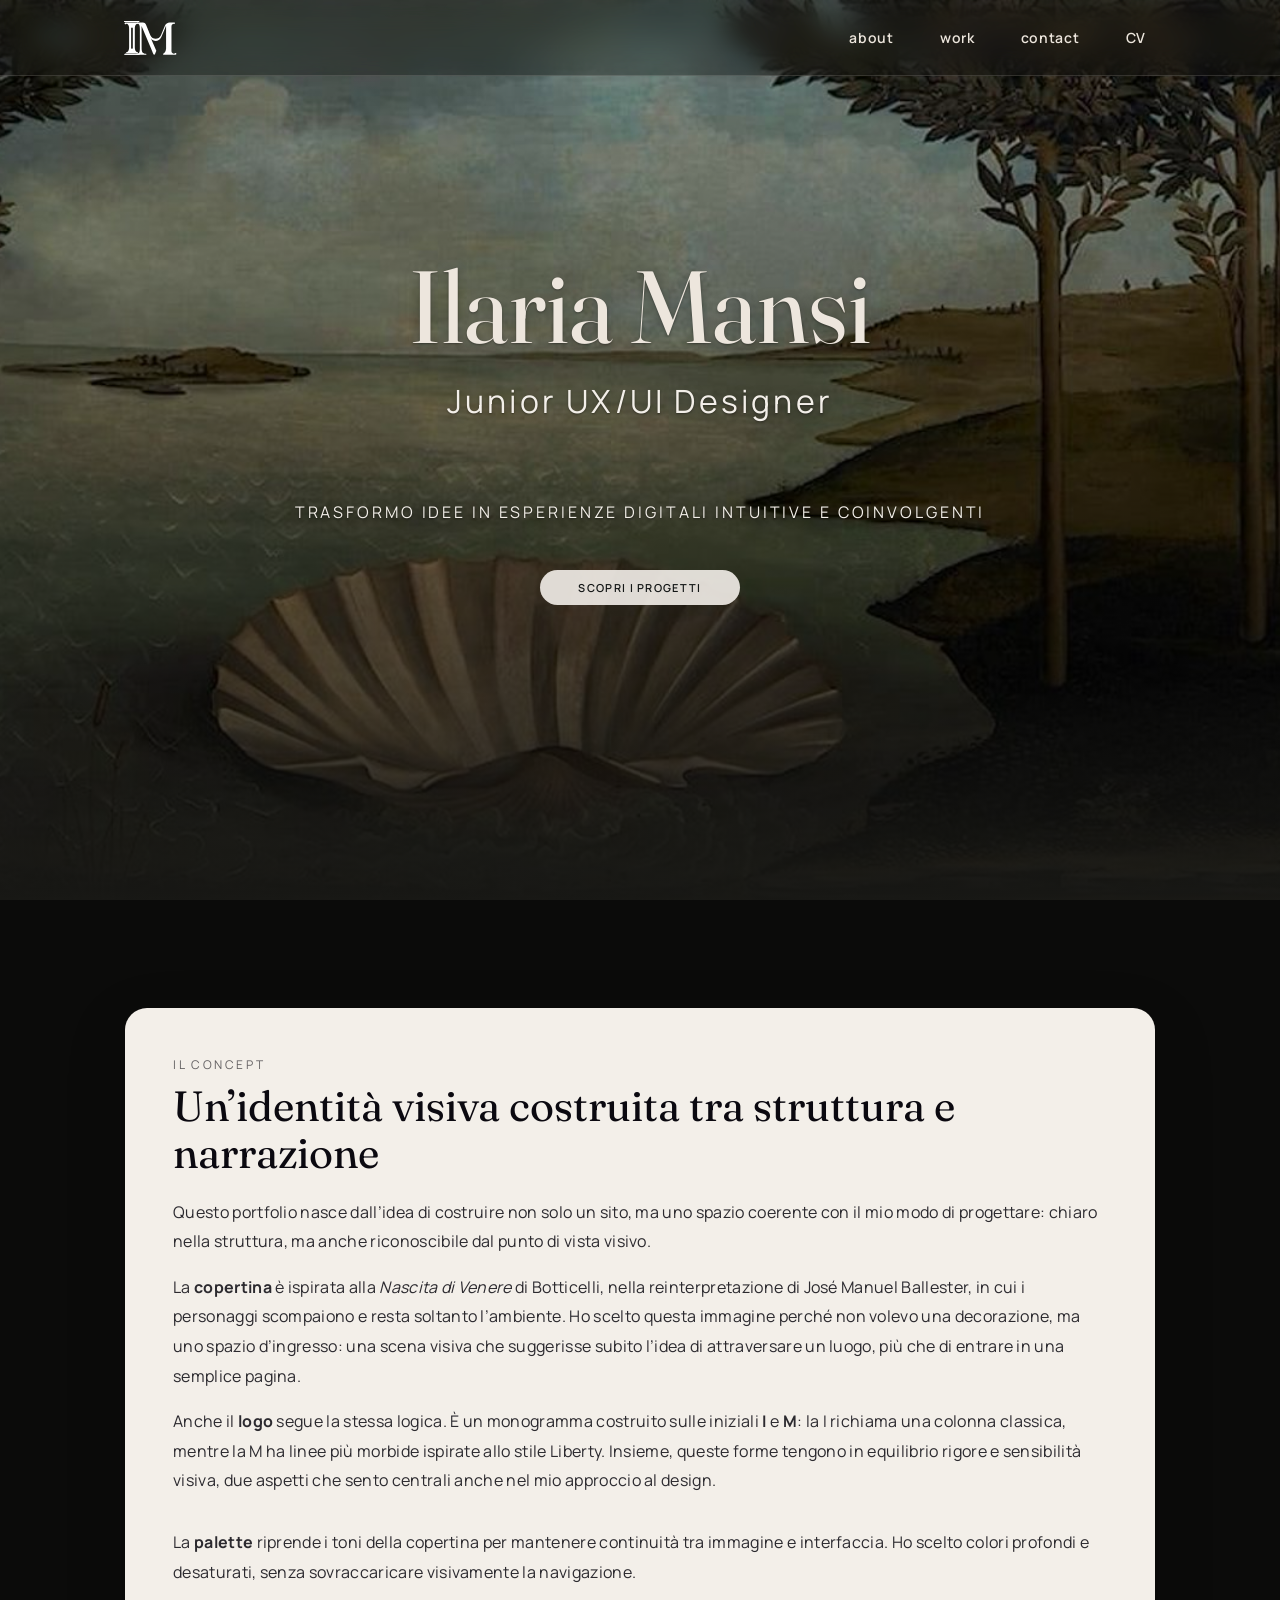
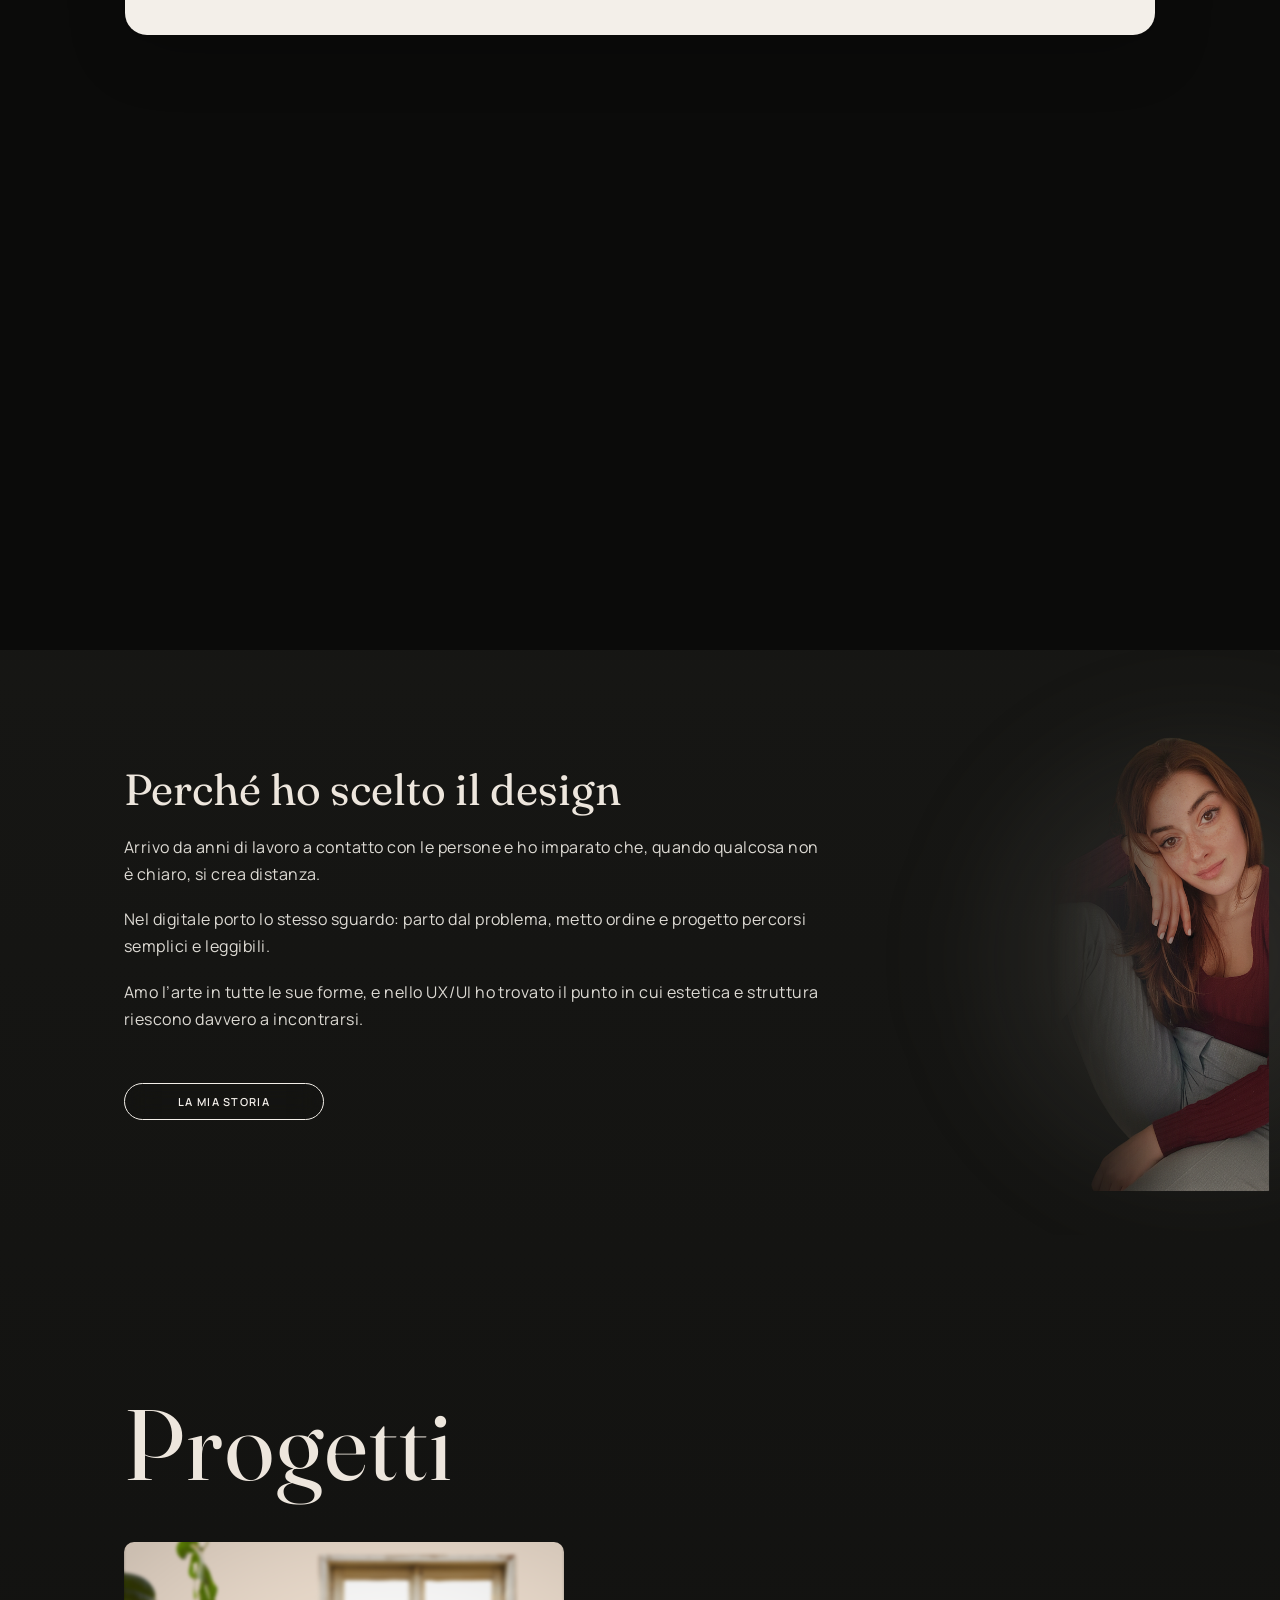
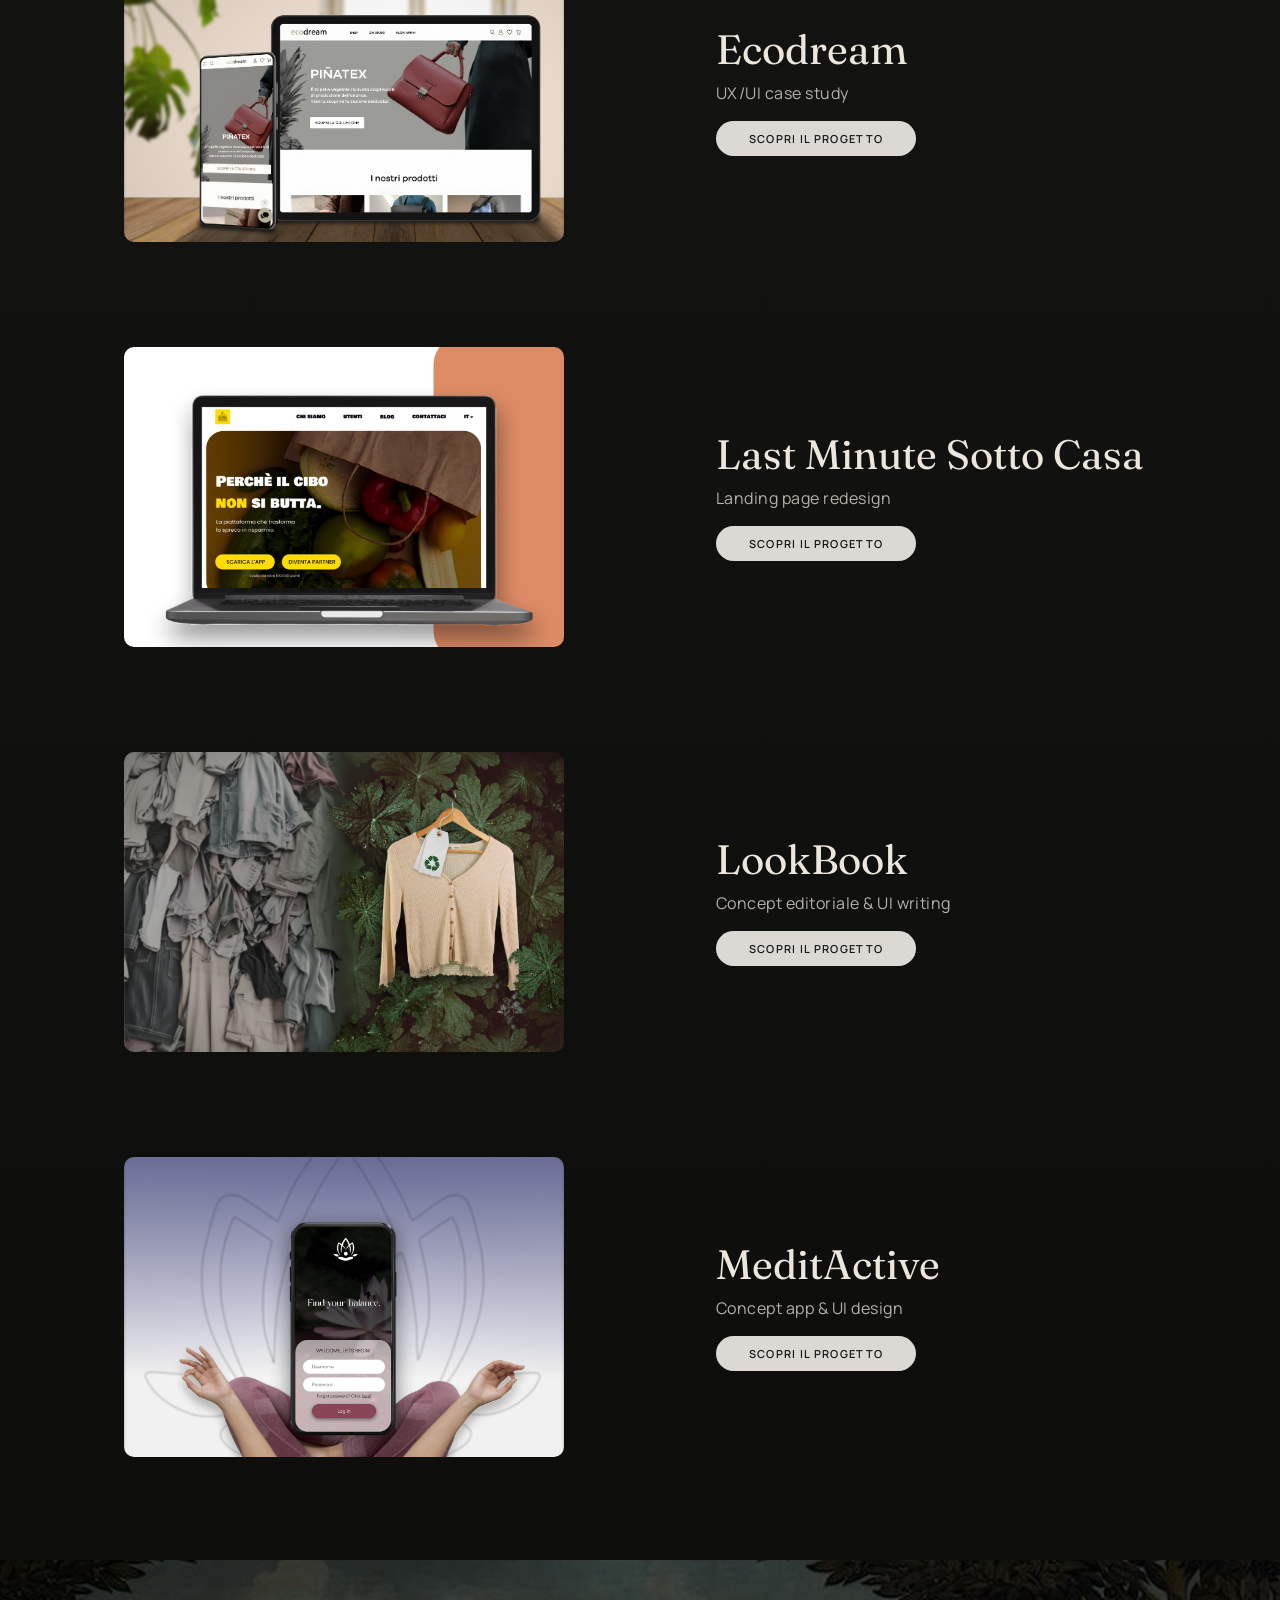
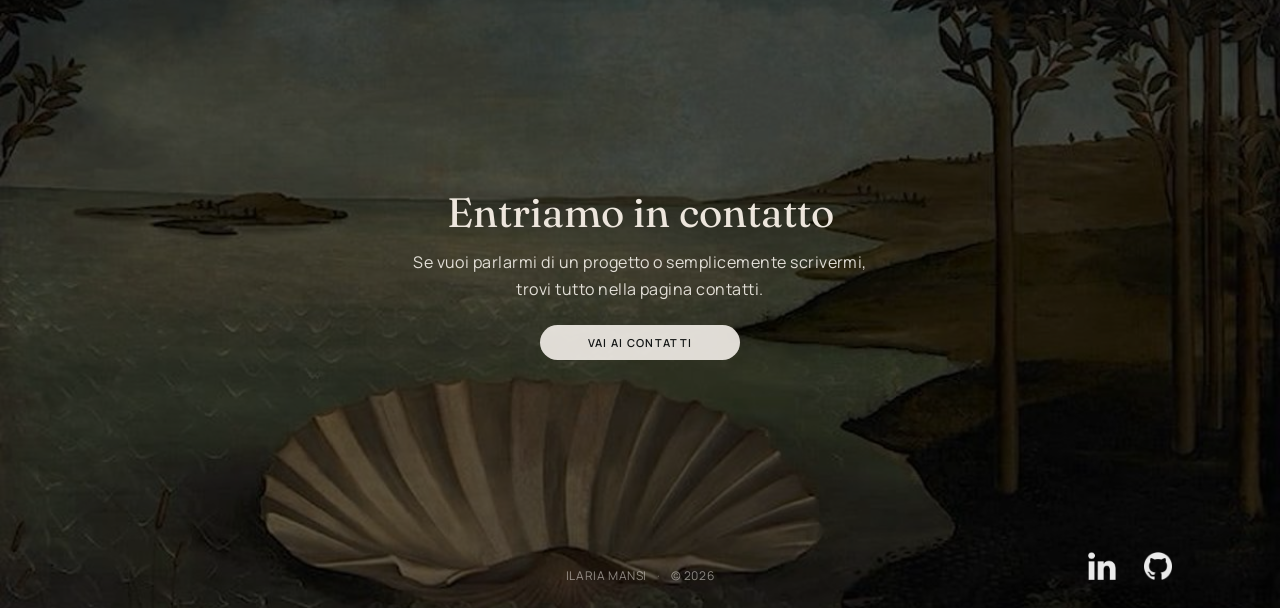
==== commit 9755fc50: "upload" ====
--- a/index.html
+++ b/index.html
@@ -3,11 +3,11 @@
 <head>
   <meta charset="utf-8" />
   <meta name="viewport" content="width=device-width, initial-scale=1" />
-  <title>Portfolio – Home</title>
+  <title>Ilaria Mansi – Home</title>
  <meta property="og:title" content="Ilaria Mansi – Junior UX/UI Designer">
 <meta property="og:description" content="Portfolio UX/UI con case study di redesign, ricerca utenti e progettazione di interfacce digitali.">
-<meta property="og:image" content="https://ilariamansi.github.io/portfolio/assets/img/home/art.jpg">
-<meta property="og:url" content="https://ilariamansi.github.io/portfolio/">
+<meta property="og:image" content="https://ilariamansi.github.io/im.portfolio/assets/img/preview/cover-preview.png">
+<meta property="og:url" content="https://ilariamansi.github.io/im.portfolio/">
 <meta property="og:type" content="website">
 <meta property="og:site_name" content="Ilaria Mansi Portfolio">
 
@@ -20,7 +20,7 @@
 </head>
 
 <body class="is-home">
- <main id="top"></main> 
+ <div id="top"></div> 
   
   <!-- NAV -->
  <header class="nav" role="banner">
@@ -70,8 +70,12 @@
         <h1 class="heroConcept__title">Ilaria Mansi</h1>
         <p class="heroConcept__sub">Junior UX/UI Designer</p>
         <p class="heroConcept__statement">
-          Creo interfacce chiare, dove arte e struttura lavorano insieme
+          Trasformo idee in esperienze digitali intuitive e coinvolgenti
         </p>
+         <div class="heroConcept__cta">
+        <a class="btn btn--primary" href="#projects">SCOPRI I PROGETTI</a>
+        </div>
+        
       </div>
     </div>
   </div>
@@ -81,7 +85,7 @@
     <p class="heroConcept__panelKicker">Il concept</p>
 
     <h2 class="heroConcept__panelTitle">
-     Dove progettazione, identità visiva e narrazione si incontrano
+     Un’identità visiva costruita tra struttura e narrazione
     </h2>
 
     <div class="heroConcept__panelText">
@@ -90,18 +94,17 @@
       </p>
 
       <p>
-        La <strong>copertina </strong> è ispirata alla <em> Nascita di Venere</em> di Botticelli, nella reinterpretazione di José Manuel Ballester, in cui i personaggi scompaiono e resta solo l’ambiente. Non è una scelta estetica casuale: quello spazio diventa un punto di ingresso, quasi una scena in cui l’utente entra per iniziare l’esplorazione.
-      </p>
-
-      <p>
-        Anche il <strong>logo</strong> segue la stessa logica. È un monogramma costruito sulle iniziali <strong>I</strong> e <strong>M</strong>: la I richiama una colonna classica, mentre la M è disegnata con linee più morbide, ispirate allo stile Liberty. L’obiettivo è creare un segno che tenga insieme rigore e sensibilità visiva.
+        La <strong>copertina</strong> è ispirata alla <em>Nascita di Venere</em> di Botticelli, nella reinterpretazione di José Manuel Ballester, in cui i personaggi scompaiono e resta soltanto l’ambiente. Ho scelto questa immagine perché non volevo una decorazione, ma uno spazio d’ingresso: una scena visiva che suggerisse subito l’idea di attraversare un luogo, più che di entrare in una semplice pagina.
+      </p>
+
+      <p>
+         Anche il <strong>logo</strong> segue la stessa logica. È un monogramma costruito sulle iniziali <strong>I</strong> e <strong>M</strong>: la I richiama una colonna classica, mentre la M ha linee più morbide ispirate allo stile Liberty. Insieme, queste forme tengono in equilibrio rigore e sensibilità visiva, due aspetti che sento centrali anche nel mio approccio al design.
       </p>
 
       <p>
         <p>
-  Insieme, questi elementi definiscono l’identità del sito: un progetto che non si limita alla realizzazione tecnica, ma dà struttura ai contenuti senza perdere la componente estetica ed evocativa.
+   La <strong>palette</strong> riprende i toni della copertina per mantenere continuità tra immagine e interfaccia. Ho scelto colori profondi e desaturati, senza sovraccaricare visivamente la navigazione.
 </p>
-      </p>
     </div>
   </div>
 </div>
@@ -112,25 +115,20 @@
   <div class="container salotto">
     
     <div class="salotto__stack">
-      <h2 class="salotto__h2">Perché ho scelto il design.</h2>
+      <h2 class="salotto__h2">Perché ho scelto il design</h2>
 
       <p class="salotto__p">
-        Arrivo da anni di lavoro a contatto con le persone.<br>
-        Ho imparato che quando qualcosa non è chiaro, si crea distanza.
+        Arrivo da anni di lavoro a contatto con le persone e ho imparato che, quando qualcosa non è chiaro, si crea distanza.
       </p>
 
       <p class="salotto__p">
-        Nel digitale faccio lo stesso:<br>
-        capisco il problema, metto ordine, costruisco percorsi semplici.
+        Nel digitale porto lo stesso sguardo: parto dal problema, metto ordine e progetto percorsi semplici e leggibili.
       </p>
 
       <p class="salotto__p">
-        Amo l’arte in tutte le sue forme.<br>
-        Lo UX/UI è il punto in cui estetica e struttura si incontrano.
-      </p>
-
+        Amo l’arte in tutte le sue forme, e nello UX/UI ho trovato il punto in cui estetica e struttura riescono davvero a incontrarsi.
+      </p>
       <div class="salotto__cta">
-        <a class="btn btn--primary" href="#projects">VEDI I CASE STUDY</a>
         <a class="btn btn--secondary" href="about.html">LA MIA STORIA</a>
       </div>
     </div>
@@ -145,7 +143,7 @@
 <main class="content">
   <section id="projects" class="projects" aria-label="Projects">
     <div class="container">
-      <h2 class="projects__title">Case Study</h2>
+      <h2 class="projects__title">Progetti</h2>
     </div>
 
 
@@ -158,7 +156,7 @@
       <div class="projectCard__info">
         <h3 class="projectCard__name">Ecodream</h3>
         <p class="projectCard__meta">UX/UI case study</p>
-        <a class="btn btn--primary" href="project/ecodream/">SCOPRI IL CASE STUDY</a>
+        <a class="btn btn--primary" href="project/ecodream/">SCOPRI IL PROGETTO</a>
       </div>
     </article>
   </div>
@@ -173,7 +171,7 @@
       <div class="projectCard__info">
         <h3 class="projectCard__name">Last Minute Sotto Casa</h3>
         <p class="projectCard__meta">Landing page redesign</p>
-        <a class="btn btn--primary" href="project/lmsc/">SCOPRI IL CASE STUDY</a>
+        <a class="btn btn--primary" href="project/lmsc/">SCOPRI IL PROGETTO</a>
       </div>
     </article>
   </div>
@@ -188,7 +186,7 @@
       <div class="projectCard__info">
         <h3 class="projectCard__name">LookBook</h3>
         <p class="projectCard__meta">Concept editoriale & UI writing</p>
-        <a class="btn btn--primary" href="project/lookbook/">SCOPRI IL CASE STUDY</a>
+        <a class="btn btn--primary" href="project/lookbook/">SCOPRI IL PROGETTO</a>
       </div>
     </article>
   </div>
@@ -203,7 +201,7 @@
       <div class="projectCard__info">
         <h3 class="projectCard__name">MeditActive</h3>
         <p class="projectCard__meta">Concept app & UI design</p>
-        <a class="btn btn--primary" href="./project/meditactive/">SCOPRI IL CASE STUDY</a>
+        <a class="btn btn--primary" href="./project/meditactive/">SCOPRI IL PROGETTO</a>
       </div>
     </article>
   </div>
@@ -229,7 +227,7 @@
     <img src="assets/img/home/linkedin.png" alt="">
   </a>
 
-  <a class="iconBtn" href="https://github.com/ilariamansi/portfolio.git" target="_blank" rel="noopener" aria-label="GitHub">
+  <a class="iconBtn" href="https://github.com/ilariamansi/im.portfolio.git" target="_blank" rel="noopener" aria-label="GitHub">
     <img src="assets/img/home/github.png" alt="">
   </a>
 </div>
--- a/css/style.css
+++ b/css/style.css
@@ -466,7 +466,7 @@
 }
 
 .heroConcept__title{
-  margin: 10px 0 0;
+  margin: 25px 0 0;
   font-family: var(--font-serif);
   font-weight: 400;
   font-size: clamp(64px, 8vw, 120px);
@@ -477,11 +477,11 @@
   margin: 8px 0 0;
   max-width: 58ch;
   font-family: var(--font-sans);
-  font-size: var(--lead);
-  font-weight: 600;
+  font-size: 32px;
+  font-weight: 400;
   line-height: 1;
   color: rgba(243,239,233,1);
-  letter-spacing: .03em;
+  letter-spacing: .10em;
 }
 
 .heroConcept__statement{
@@ -494,6 +494,10 @@
   letter-spacing: .18em;
   text-transform: uppercase;
   color: rgb(243,239,233);
+}
+
+.heroConcept__cta{
+margin:30px;
 }
 
 .heroConcept__panelWrap{
@@ -585,7 +589,7 @@
     letter-spacing: .12em;
     line-height: 1.7;
   }
-
+ 
   .heroConcept__panelWrap{
     transform: translateY(10vh);
     padding-bottom: 70px;
@@ -627,13 +631,14 @@
   }
 
   .heroConcept__statement{
-    margin-top: 24px;
-    font-size: 12px;
+    margin-top: 40px;
+    font-size: 16px;
     line-height: 1.7;
     letter-spacing: .10em;
-    max-width: 28ch;
-  }
-
+    max-width: 38ch;
+  }
+
+  
   .heroConcept__panelWrap{
     top: 100vh;
     transform: translateY(7vh);
@@ -778,6 +783,7 @@
 @media (min-width: 701px) and (max-width: 980px){
   .salottoSection .salotto{
     text-align: left;
+    
   }
 
   .salotto__stack{
@@ -1473,7 +1479,7 @@
 }
 
 .is-about .uxSection--chi .chiBlock__quote{
-  max-width: 42ch;
+  max-width: 30ch;
   font-size: clamp(28px, 2.8vw, 36px);
   line-height: 1.45;
   margin-top: 80px;
@@ -1530,7 +1536,10 @@
   font-size: clamp(28px, 2.8vw, 36px);
   line-height: 1.45;
 }
-
+.is-about .uxSection--oltre .quoteGlass__text{
+  text-align: center;
+  margin: 0 auto;
+}
 @media (max-width: 980px){
   .is-about .uxKicker,
   .is-contact .uxKicker,
@@ -1609,7 +1618,7 @@
 
  .is-about .uxSection--chi .chiBlock__quote{
   max-width: 100%;
-  font-size: clamp(22px, 5.8vw, 30px);
+  font-size: clamp(28px, 2.8vw, 36px);
   line-height: 1.45;
   margin-top: 10px
 }
@@ -1625,7 +1634,7 @@
 
   
 }
-/* CONTACT shared block */
+
 .is-contact .contactInfo{
   margin-top: 92px;
   padding: 18px 18px 22px;
@@ -1854,3 +1863,30 @@
     margin-right: 0;
   }
 }
+@media (max-width: 700px){
+  .salottoSection{
+    padding-top: 150px !important;
+  }
+}
+@media (max-width: 980px){
+  .is-cv .uxSection--hero .uxGrid2{
+    display: grid;
+    grid-template-columns: 1fr !important;
+    gap: 28px;
+  }
+
+  .is-cv .uxSection--hero .uxGrid2 > :first-child{
+    order: 1;
+  }
+
+  .is-cv .uxSection--hero .uxGrid2 > :last-child{
+    order: 2;
+    width: 100%;
+    max-width: 100%;
+  }
+
+  .is-cv .uxSection--hero .uxLead{
+    margin-top: 0;
+    max-width: 100%;
+  }
+}
